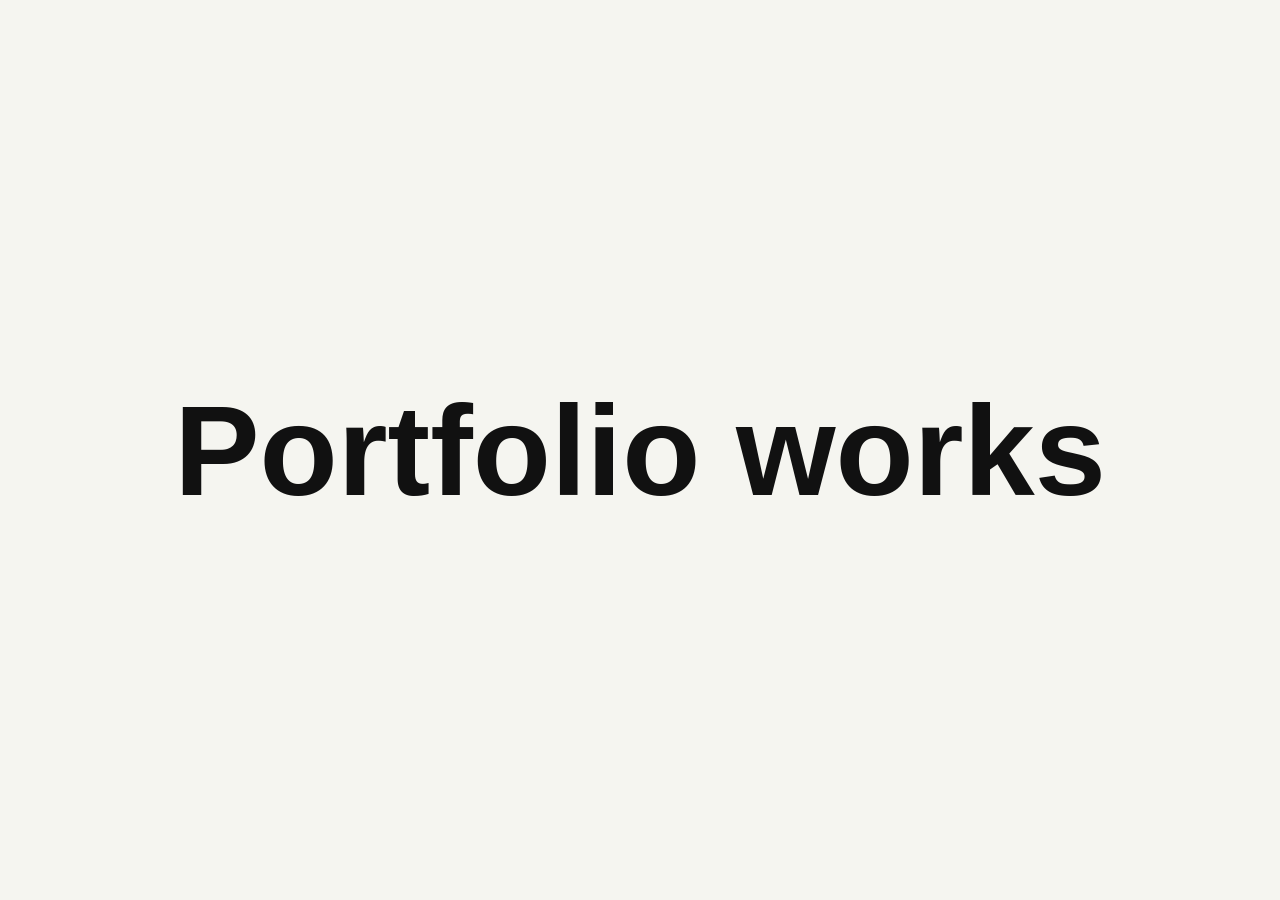
==== index.html @ 7ee78027 "Initial portfolio setup" ====
<!DOCTYPE html>
<html lang="en">
<head>
  <meta charset="UTF-8">
  <meta name="viewport" content="width=device-width, initial-scale=1.0">

  <title>Alena Minina — Portfolio</title>

  <link rel="stylesheet" href="css/style.css">
</head>

<body>

  <main>
    <h1>Portfolio works</h1>
  </main>

  <script src="js/main.js"></script>
</body>
</html>
---- css/style.css ----
*,
*::before,
*::after {
  box-sizing: border-box;
}

html {
  scroll-behavior: smooth;
}

body {
  margin: 0;
  font-family: Arial, Helvetica, sans-serif;
  background: #f5f5f0;
  color: #111;
}

main {
  min-height: 100vh;
  display: grid;
  place-items: center;
}

h1 {
  font-size: clamp(48px, 10vw, 160px);
  margin: 0;
}
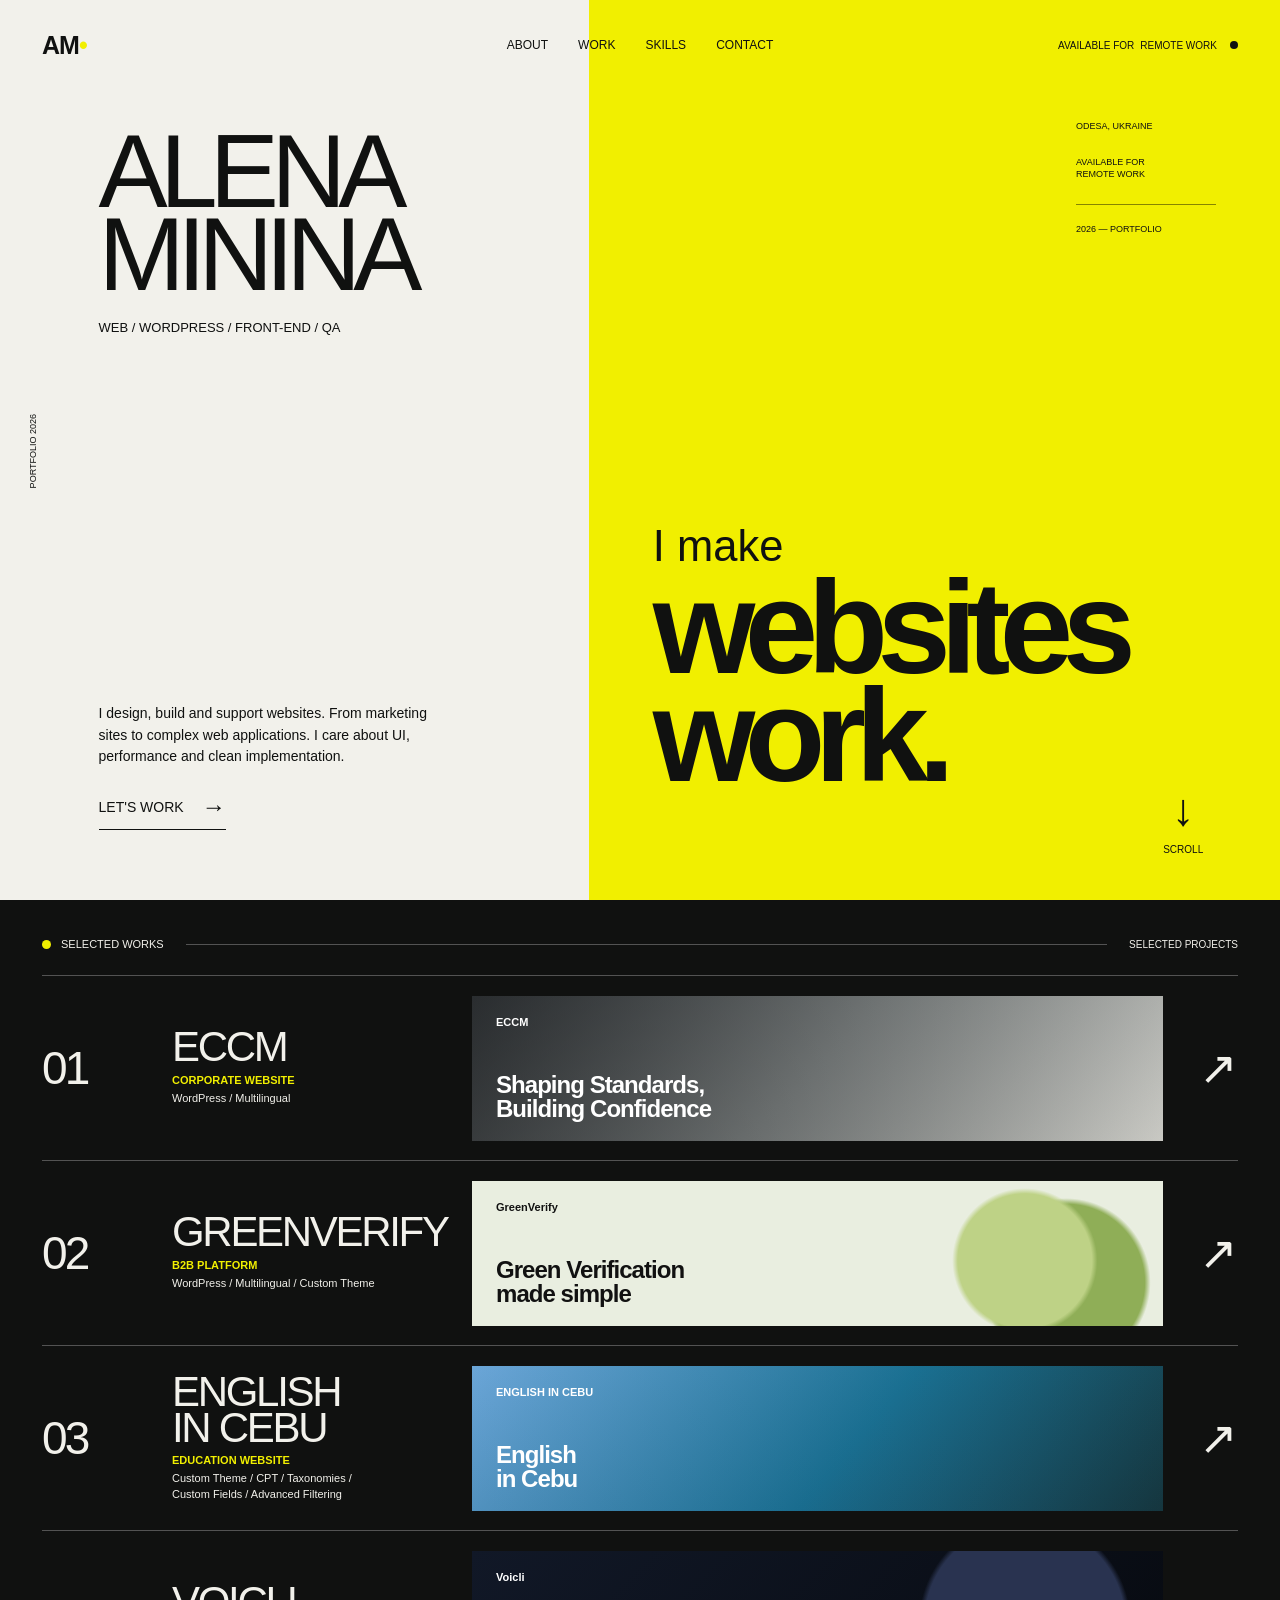
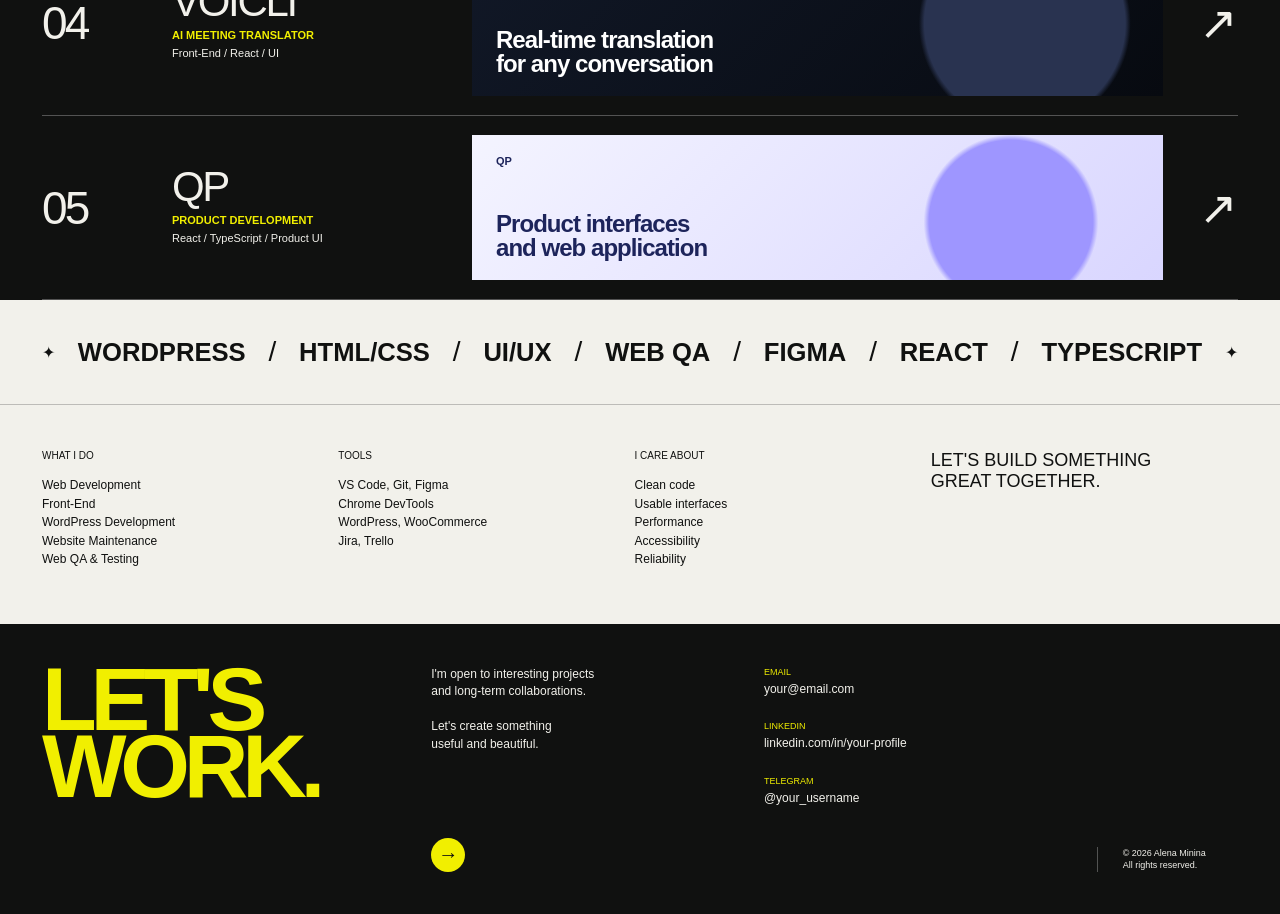
==== commit 68e0d0cf: "Build initial portfolio layout" ====
--- a/index.html
+++ b/index.html
@@ -4,17 +4,359 @@
   <meta charset="UTF-8">
   <meta name="viewport" content="width=device-width, initial-scale=1.0">
 
-  <title>Alena Minina — Portfolio</title>
+  <title>Alena Minina — Web / WordPress / Front-End / QA</title>
+  <meta
+    name="description"
+    content="Portfolio of Alena Minina — Web, WordPress, Front-End, UI and Web QA specialist."
+  >
 
   <link rel="stylesheet" href="css/style.css">
 </head>
 
 <body>
 
+  <header class="header">
+    <a class="logo" href="#top">AM<span>•</span></a>
+
+    <nav class="nav" aria-label="Main navigation">
+      <a href="#about">About</a>
+      <a href="#work">Work</a>
+      <a href="#skills">Skills</a>
+      <a href="#contact">Contact</a>
+    </nav>
+
+    <div class="availability">
+      <span>Available for</span>
+      <span>remote work</span>
+      <i></i>
+    </div>
+  </header>
+
+
   <main>
-    <h1>Portfolio works</h1>
+
+    <!-- HERO -->
+    <section class="hero" id="top">
+
+      <div class="hero__left">
+
+        <div class="hero__name">
+          <h1>
+            ALENA<br>
+            MININA
+          </h1>
+
+          <p class="hero__roles">
+            WEB / WORDPRESS / FRONT-END / QA
+          </p>
+        </div>
+
+        <div class="hero__intro" id="about">
+          <p>
+            I design, build and support websites.
+            From marketing sites to complex web applications.
+            I care about UI, performance and clean implementation.
+          </p>
+
+          <a class="text-link" href="#work">
+            LET'S WORK
+            <span>→</span>
+          </a>
+        </div>
+
+        <div class="hero__vertical">
+          PORTFOLIO 2026
+        </div>
+
+      </div>
+
+
+      <div class="hero__right">
+
+        <div class="hero__meta">
+          <p>
+            ODESA, UKRAINE
+          </p>
+
+          <p>
+            AVAILABLE FOR<br>
+            REMOTE WORK
+          </p>
+
+          <span>2026 — PORTFOLIO</span>
+        </div>
+
+        <div class="hero__statement">
+          <span>I make</span>
+
+          <strong>
+            websites<br>
+            work.
+          </strong>
+        </div>
+
+        <a class="scroll-link" href="#work">
+          <span>↓</span>
+          SCROLL
+        </a>
+
+      </div>
+
+    </section>
+
+
+    <!-- WORK -->
+    <section class="works" id="work">
+
+      <div class="section-heading">
+        <div class="section-heading__title">
+          <i></i>
+          <span>SELECTED WORKS</span>
+        </div>
+
+        <div class="section-heading__line"></div>
+
+        <span class="section-heading__small">
+          SELECTED PROJECTS
+        </span>
+      </div>
+
+
+      <article class="project">
+        <div class="project__number">01</div>
+
+        <div class="project__info">
+          <h2>ECCM</h2>
+          <strong>Corporate Website</strong>
+          <p>WordPress / Multilingual</p>
+        </div>
+
+        <div class="project__preview project__preview--eccm">
+          <span>ECCM</span>
+          <strong>Shaping Standards,<br>Building Confidence</strong>
+        </div>
+
+        <a class="project__arrow" href="#" aria-label="View ECCM project">
+          ↗
+        </a>
+      </article>
+
+
+      <article class="project">
+        <div class="project__number">02</div>
+
+        <div class="project__info">
+          <h2>GREENVERIFY</h2>
+          <strong>B2B Platform</strong>
+          <p>WordPress / Multilingual / Custom Theme</p>
+        </div>
+
+        <div class="project__preview project__preview--green">
+          <span>GreenVerify</span>
+          <strong>
+            Green Verification<br>
+            made simple
+          </strong>
+        </div>
+
+        <a class="project__arrow" href="#" aria-label="View GreenVerify project">
+          ↗
+        </a>
+      </article>
+
+
+      <article class="project">
+        <div class="project__number">03</div>
+
+        <div class="project__info">
+          <h2>ENGLISH<br>IN CEBU</h2>
+          <strong>Education Website</strong>
+          <p>
+            Custom Theme / CPT / Taxonomies /<br>
+            Custom Fields / Advanced Filtering
+          </p>
+        </div>
+
+        <div class="project__preview project__preview--cebu">
+          <span>ENGLISH IN CEBU</span>
+          <strong>
+            English<br>
+            in Cebu
+          </strong>
+        </div>
+
+        <a class="project__arrow" href="#" aria-label="View English in Cebu project">
+          ↗
+        </a>
+      </article>
+
+
+      <article class="project">
+        <div class="project__number">04</div>
+
+        <div class="project__info">
+          <h2>VOICLI</h2>
+          <strong>AI Meeting Translator</strong>
+          <p>Front-End / React / UI</p>
+        </div>
+
+        <div class="project__preview project__preview--voicli">
+          <span>Voicli</span>
+          <strong>
+            Real-time translation<br>
+            for any conversation
+          </strong>
+        </div>
+
+        <a class="project__arrow" href="#" aria-label="View Voicli project">
+          ↗
+        </a>
+      </article>
+
+
+      <article class="project">
+        <div class="project__number">05</div>
+
+        <div class="project__info">
+          <h2>QP</h2>
+          <strong>Product Development</strong>
+          <p>React / TypeScript / Product UI</p>
+        </div>
+
+        <div class="project__preview project__preview--qp">
+          <span>QP</span>
+          <strong>
+            Product interfaces<br>
+            and web application
+          </strong>
+        </div>
+
+        <a class="project__arrow" href="#" aria-label="View QP project">
+          ↗
+        </a>
+      </article>
+
+    </section>
+
+
+    <!-- SKILLS -->
+    <section class="skills" id="skills">
+
+      <div class="skills__ticker">
+        <span>✦</span>
+        <strong>WORDPRESS</strong>
+        <i>/</i>
+        <strong>HTML/CSS</strong>
+        <i>/</i>
+        <strong>UI/UX</strong>
+        <i>/</i>
+        <strong>WEB QA</strong>
+        <i>/</i>
+        <strong>FIGMA</strong>
+        <i>/</i>
+        <strong>REACT</strong>
+        <i>/</i>
+        <strong>TYPESCRIPT</strong>
+        <span>✦</span>
+      </div>
+
+      <div class="skills__content">
+
+        <div>
+          <span class="label">WHAT I DO</span>
+
+          <p>
+            Web Development<br>
+            Front-End<br>
+            WordPress Development<br>
+            Website Maintenance<br>
+            Web QA & Testing
+          </p>
+        </div>
+
+        <div>
+          <span class="label">TOOLS</span>
+
+          <p>
+            VS Code, Git, Figma<br>
+            Chrome DevTools<br>
+            WordPress, WooCommerce<br>
+            Jira, Trello
+          </p>
+        </div>
+
+        <div>
+          <span class="label">I CARE ABOUT</span>
+
+          <p>
+            Clean code<br>
+            Usable interfaces<br>
+            Performance<br>
+            Accessibility<br>
+            Reliability
+          </p>
+        </div>
+
+        <div class="skills__statement">
+          LET'S BUILD SOMETHING<br>
+          GREAT TOGETHER.
+        </div>
+
+      </div>
+
+    </section>
+
+
+    <!-- CONTACT -->
+    <footer class="footer" id="contact">
+
+      <div class="footer__title">
+        LET'S<br>
+        WORK.
+      </div>
+
+      <div class="footer__intro">
+        <p>
+          I'm open to interesting projects<br>
+          and long-term collaborations.<br><br>
+          Let's create something<br>
+          useful and beautiful.
+        </p>
+
+        <a href="mailto:your@email.com" class="circle-link">
+          →
+        </a>
+      </div>
+
+      <div class="footer__contacts">
+
+        <a href="mailto:your@email.com">
+          <span>EMAIL</span>
+          your@email.com
+        </a>
+
+        <a href="#">
+          <span>LINKEDIN</span>
+          linkedin.com/in/your-profile
+        </a>
+
+        <a href="#">
+          <span>TELEGRAM</span>
+          @your_username
+        </a>
+
+      </div>
+
+      <div class="footer__copyright">
+        © 2026 Alena Minina<br>
+        All rights reserved.
+      </div>
+
+    </footer>
+
   </main>
 
   <script src="js/main.js"></script>
+
 </body>
 </html>
--- a/css/style.css
+++ b/css/style.css
@@ -1,3 +1,13 @@
+:root {
+  --black: #101110;
+  --black-soft: #171918;
+  --white: #f2f1eb;
+  --yellow: #f1ef00;
+  --line-light: rgba(255,255,255,.28);
+  --line-dark: rgba(0,0,0,.22);
+  --page-padding: 42px;
+}
+
 *,
 *::before,
 *::after {
@@ -10,18 +20,670 @@
 
 body {
   margin: 0;
+  background: var(--white);
+  color: var(--black);
   font-family: Arial, Helvetica, sans-serif;
-  background: #f5f5f0;
-  color: #111;
-}
-
-main {
+  font-size: 16px;
+  -webkit-font-smoothing: antialiased;
+}
+
+a {
+  color: inherit;
+  text-decoration: none;
+}
+
+img {
+  display: block;
+  max-width: 100%;
+}
+
+
+/* HEADER */
+
+.header {
+  position: absolute;
+  z-index: 10;
+  top: 0;
+  left: 0;
+  width: 100%;
+  height: 90px;
+  padding: 0 var(--page-padding);
+  display: grid;
+  grid-template-columns: 1fr 1fr 1fr;
+  align-items: center;
+}
+
+.logo {
+  font-size: 25px;
+  font-weight: 800;
+  letter-spacing: -1px;
+}
+
+.logo span {
+  color: var(--yellow);
+}
+
+.nav {
+  display: flex;
+  gap: 30px;
+  justify-content: center;
+  font-size: 12px;
+  text-transform: uppercase;
+}
+
+.nav a {
+  position: relative;
+}
+
+.nav a::after {
+  content: "";
+  position: absolute;
+  left: 0;
+  bottom: -5px;
+  width: 0;
+  height: 1px;
+  background: currentColor;
+  transition: width .25s ease;
+}
+
+.nav a:hover::after {
+  width: 100%;
+}
+
+.availability {
+  justify-self: end;
+  display: flex;
+  align-items: center;
+  gap: 6px;
+  font-size: 10px;
+  text-transform: uppercase;
+  line-height: 1.1;
+}
+
+.availability span {
+  display: block;
+}
+
+.availability i {
+  width: 8px;
+  height: 8px;
+  margin-left: 7px;
+  border-radius: 50%;
+  background: var(--black);
+}
+
+
+/* HERO */
+
+.hero {
   min-height: 100vh;
   display: grid;
+  grid-template-columns: 46% 54%;
+}
+
+.hero__left,
+.hero__right {
+  position: relative;
+  min-height: 100vh;
+  padding-top: 130px;
+}
+
+.hero__left {
+  background: var(--white);
+  padding-left: 7.7vw;
+  padding-right: 5vw;
+  display: flex;
+  flex-direction: column;
+  justify-content: space-between;
+  padding-bottom: 60px;
+}
+
+.hero__right {
+  background: var(--yellow);
+  padding-left: 5vw;
+  padding-right: 5vw;
+}
+
+.hero__name h1 {
+  margin: 0;
+  font-size: clamp(68px, 8.1vw, 132px);
+  line-height: .8;
+  letter-spacing: -.075em;
+  font-weight: 500;
+}
+
+.hero__roles {
+  margin-top: 24px;
+  font-size: 13px;
+  text-transform: uppercase;
+}
+
+.hero__intro {
+  width: min(350px, 80%);
+  margin-bottom: 10px;
+}
+
+.hero__intro p {
+  font-size: 14px;
+  line-height: 1.55;
+  margin: 0 0 25px;
+}
+
+.text-link {
+  display: inline-flex;
+  align-items: center;
+  gap: 18px;
+  padding-bottom: 8px;
+  border-bottom: 1px solid var(--black);
+  font-size: 14px;
+}
+
+.text-link span {
+  font-size: 24px;
+}
+
+.hero__vertical {
+  position: absolute;
+  left: 28px;
+  top: 46%;
+  font-size: 9px;
+  writing-mode: vertical-rl;
+  transform: rotate(180deg);
+}
+
+.hero__statement {
+  position: absolute;
+  left: 5vw;
+  bottom: 110px;
+}
+
+.hero__statement span {
+  display: block;
+  font-size: clamp(32px, 3.4vw, 58px);
+  line-height: 1;
+  margin-bottom: 5px;
+}
+
+.hero__statement strong {
+  display: block;
+  font-size: clamp(78px, 10.3vw, 170px);
+  line-height: .82;
+  letter-spacing: -.08em;
+  font-weight: 700;
+}
+
+.hero__meta {
+  position: absolute;
+  right: 5vw;
+  top: 120px;
+  width: 140px;
+  font-size: 9px;
+  text-transform: uppercase;
+  line-height: 1.35;
+}
+
+.hero__meta p {
+  margin: 0 0 24px;
+}
+
+.hero__meta span {
+  display: block;
+  margin-top: 20px;
+  padding-top: 18px;
+  border-top: 1px solid rgba(0,0,0,.45);
+}
+
+.scroll-link {
+  position: absolute;
+  right: 6vw;
+  bottom: 45px;
+  display: flex;
+  flex-direction: column;
+  align-items: center;
+  font-size: 10px;
+  gap: 8px;
+}
+
+.scroll-link span {
+  font-size: 45px;
+  font-weight: 200;
+}
+
+
+/* WORKS */
+
+.works {
+  background: var(--black);
+  color: var(--white);
+  padding: 38px var(--page-padding) 0;
+}
+
+.section-heading {
+  display: grid;
+  grid-template-columns: auto 1fr auto;
+  gap: 22px;
+  align-items: center;
+  padding-bottom: 25px;
+}
+
+.section-heading__title {
+  display: flex;
+  align-items: center;
+  gap: 10px;
+  font-size: 11px;
+}
+
+.section-heading__title i {
+  width: 9px;
+  height: 9px;
+  background: var(--yellow);
+  border-radius: 50%;
+}
+
+.section-heading__line {
+  height: 1px;
+  background: var(--line-light);
+}
+
+.section-heading__small {
+  font-size: 10px;
+}
+
+.project {
+  min-height: 185px;
+  display: grid;
+  grid-template-columns: 110px 280px 1fr 55px;
+  gap: 20px;
+  align-items: center;
+  border-top: 1px solid var(--line-light);
+}
+
+.project:last-child {
+  border-bottom: 1px solid var(--line-light);
+}
+
+.project__number {
+  font-size: 46px;
+  font-weight: 300;
+  letter-spacing: -.06em;
+}
+
+.project__info h2 {
+  margin: 0 0 9px;
+  font-size: 42px;
+  line-height: .85;
+  letter-spacing: -.055em;
+  font-weight: 400;
+}
+
+.project__info strong {
+  display: block;
+  color: var(--yellow);
+  margin-bottom: 5px;
+  font-size: 11px;
+  text-transform: uppercase;
+}
+
+.project__info p {
+  margin: 0;
+  font-size: 11px;
+  line-height: 1.4;
+}
+
+.project__preview {
+  height: 145px;
+  padding: 20px 24px;
+  overflow: hidden;
+  position: relative;
+  display: flex;
+  flex-direction: column;
+  justify-content: space-between;
+}
+
+.project__preview span {
+  font-size: 11px;
+  font-weight: 600;
+}
+
+.project__preview strong {
+  font-size: 24px;
+  line-height: 1;
+  letter-spacing: -.04em;
+}
+
+.project__preview--eccm {
+  color: white;
+  background:
+    linear-gradient(110deg, rgba(10,10,10,.55), rgba(10,10,10,.08)),
+    linear-gradient(135deg, #50575c 0%, #999f9f 50%, #d9d9d3 100%);
+}
+
+.project__preview--green {
+  color: #111;
+  background:
+    radial-gradient(circle at 80% 55%, #bed286 0 12%, transparent 13%),
+    radial-gradient(circle at 86% 70%, #8fae57 0 13%, transparent 14%),
+    #e9eee0;
+}
+
+.project__preview--cebu {
+  color: white;
+  background:
+    linear-gradient(rgba(10,40,80,.1), rgba(10,40,80,.15)),
+    linear-gradient(130deg, #76b4e7 0%, #1c7899 55%, #17383b 100%);
+}
+
+.project__preview--voicli {
+  color: white;
+  background:
+    radial-gradient(circle at 80% 50%, #293350 0 18%, transparent 19%),
+    linear-gradient(135deg, #111827, #070a10);
+}
+
+.project__preview--qp {
+  color: #1d245b;
+  background:
+    radial-gradient(circle at 78% 60%, #9e96ff 0 15%, transparent 16%),
+    linear-gradient(135deg, #f4f4ff, #d9d6ff);
+}
+
+.project__arrow {
+  justify-self: end;
+  font-size: 46px;
+  font-weight: 200;
+  transition: transform .25s ease;
+}
+
+.project:hover .project__arrow {
+  transform: translate(6px, -6px);
+}
+
+
+/* SKILLS */
+
+.skills {
+  background: var(--white);
+  color: var(--black);
+}
+
+.skills__ticker {
+  min-height: 105px;
+  padding: 20px var(--page-padding);
+  display: flex;
+  justify-content: space-between;
+  gap: 20px;
+  align-items: center;
+  white-space: nowrap;
+  border-bottom: 1px solid var(--line-dark);
+  overflow: hidden;
+}
+
+.skills__ticker strong {
+  font-size: clamp(19px, 2vw, 32px);
+  font-stretch: condensed;
+  font-weight: 600;
+}
+
+.skills__ticker i {
+  font-style: normal;
+  font-size: 28px;
+  font-weight: 200;
+}
+
+.skills__content {
+  padding: 45px var(--page-padding) 55px;
+  display: grid;
+  grid-template-columns: 1fr 1fr 1fr 1.3fr;
+  gap: 60px;
+}
+
+.label {
+  display: block;
+  font-size: 10px;
+  margin-bottom: 15px;
+}
+
+.skills__content p {
+  margin: 0;
+  font-size: 12px;
+  line-height: 1.55;
+}
+
+.skills__statement {
+  font-size: 18px;
+  line-height: 1.15;
+  font-weight: 500;
+}
+
+
+/* FOOTER */
+
+.footer {
+  min-height: 290px;
+  padding: 42px var(--page-padding);
+  background: var(--black);
+  color: var(--white);
+  display: grid;
+  grid-template-columns: 1.2fr 1fr 1fr .5fr;
+  gap: 50px;
+}
+
+.footer__title {
+  color: var(--yellow);
+  font-size: clamp(64px, 7vw, 105px);
+  line-height: .75;
+  letter-spacing: -.07em;
+  font-weight: 700;
+}
+
+.footer__intro {
+  display: flex;
+  flex-direction: column;
+  justify-content: space-between;
+}
+
+.footer__intro p {
+  margin: 0;
+  font-size: 12px;
+  line-height: 1.45;
+}
+
+.circle-link {
+  width: 34px;
+  height: 34px;
+  border-radius: 50%;
+  background: var(--yellow);
+  color: var(--black);
+  display: grid;
   place-items: center;
-}
-
-h1 {
-  font-size: clamp(48px, 10vw, 160px);
-  margin: 0;
+  font-size: 20px;
+}
+
+.footer__contacts {
+  display: flex;
+  flex-direction: column;
+  gap: 23px;
+}
+
+.footer__contacts a {
+  font-size: 12px;
+  line-height: 1.35;
+}
+
+.footer__contacts span {
+  display: block;
+  margin-bottom: 3px;
+  color: var(--yellow);
+  font-size: 9px;
+}
+
+.footer__copyright {
+  align-self: end;
+  padding-left: 25px;
+  border-left: 1px solid var(--line-light);
+  font-size: 9px;
+  line-height: 1.4;
+}
+
+
+/* RESPONSIVE */
+
+@media (max-width: 1000px) {
+
+  :root {
+    --page-padding: 24px;
+  }
+
+  .header {
+    grid-template-columns: 1fr auto;
+  }
+
+  .nav {
+    display: none;
+  }
+
+  .hero {
+    grid-template-columns: 1fr;
+  }
+
+  .hero__left,
+  .hero__right {
+    min-height: auto;
+  }
+
+  .hero__left {
+    min-height: 650px;
+    padding-left: var(--page-padding);
+    padding-right: var(--page-padding);
+  }
+
+  .hero__right {
+    min-height: 650px;
+    padding-left: var(--page-padding);
+  }
+
+  .hero__name h1 {
+    font-size: clamp(72px, 15vw, 140px);
+  }
+
+  .hero__vertical {
+    display: none;
+  }
+
+  .hero__statement {
+    left: var(--page-padding);
+  }
+
+  .project {
+    grid-template-columns: 70px 220px 1fr 40px;
+  }
+
+  .project__info h2 {
+    font-size: 32px;
+  }
+
+  .skills__content {
+    grid-template-columns: 1fr 1fr;
+  }
+
+  .footer {
+    grid-template-columns: 1fr 1fr;
+  }
+}
+
+
+@media (max-width: 700px) {
+
+  .header {
+    height: 70px;
+  }
+
+  .availability {
+    font-size: 8px;
+  }
+
+  .hero__left {
+    padding-top: 110px;
+    min-height: 620px;
+  }
+
+  .hero__name h1 {
+    font-size: 18vw;
+  }
+
+  .hero__roles {
+    font-size: 10px;
+  }
+
+  .hero__intro {
+    width: 100%;
+  }
+
+  .hero__right {
+    min-height: 560px;
+  }
+
+  .hero__meta {
+    right: var(--page-padding);
+    top: 40px;
+  }
+
+  .hero__statement {
+    bottom: 100px;
+  }
+
+  .hero__statement strong {
+    font-size: 20vw;
+  }
+
+  .project {
+    padding: 28px 0;
+    grid-template-columns: 55px 1fr 35px;
+    min-height: auto;
+  }
+
+  .project__info {
+    grid-column: 2;
+  }
+
+  .project__preview {
+    grid-column: 1 / 4;
+    grid-row: 2;
+    height: 180px;
+  }
+
+  .project__arrow {
+    grid-column: 3;
+    grid-row: 1;
+  }
+
+  .project__number {
+    font-size: 34px;
+  }
+
+  .section-heading__small {
+    display: none;
+  }
+
+  .skills__ticker {
+    justify-content: flex-start;
+    overflow-x: auto;
+  }
+
+  .skills__content {
+    grid-template-columns: 1fr;
+    gap: 32px;
+  }
+
+  .footer {
+    grid-template-columns: 1fr;
+    gap: 35px;
+  }
+
+  .footer__copyright {
+    padding-left: 0;
+    padding-top: 25px;
+    border-left: none;
+    border-top: 1px solid var(--line-light);
+  }
 }
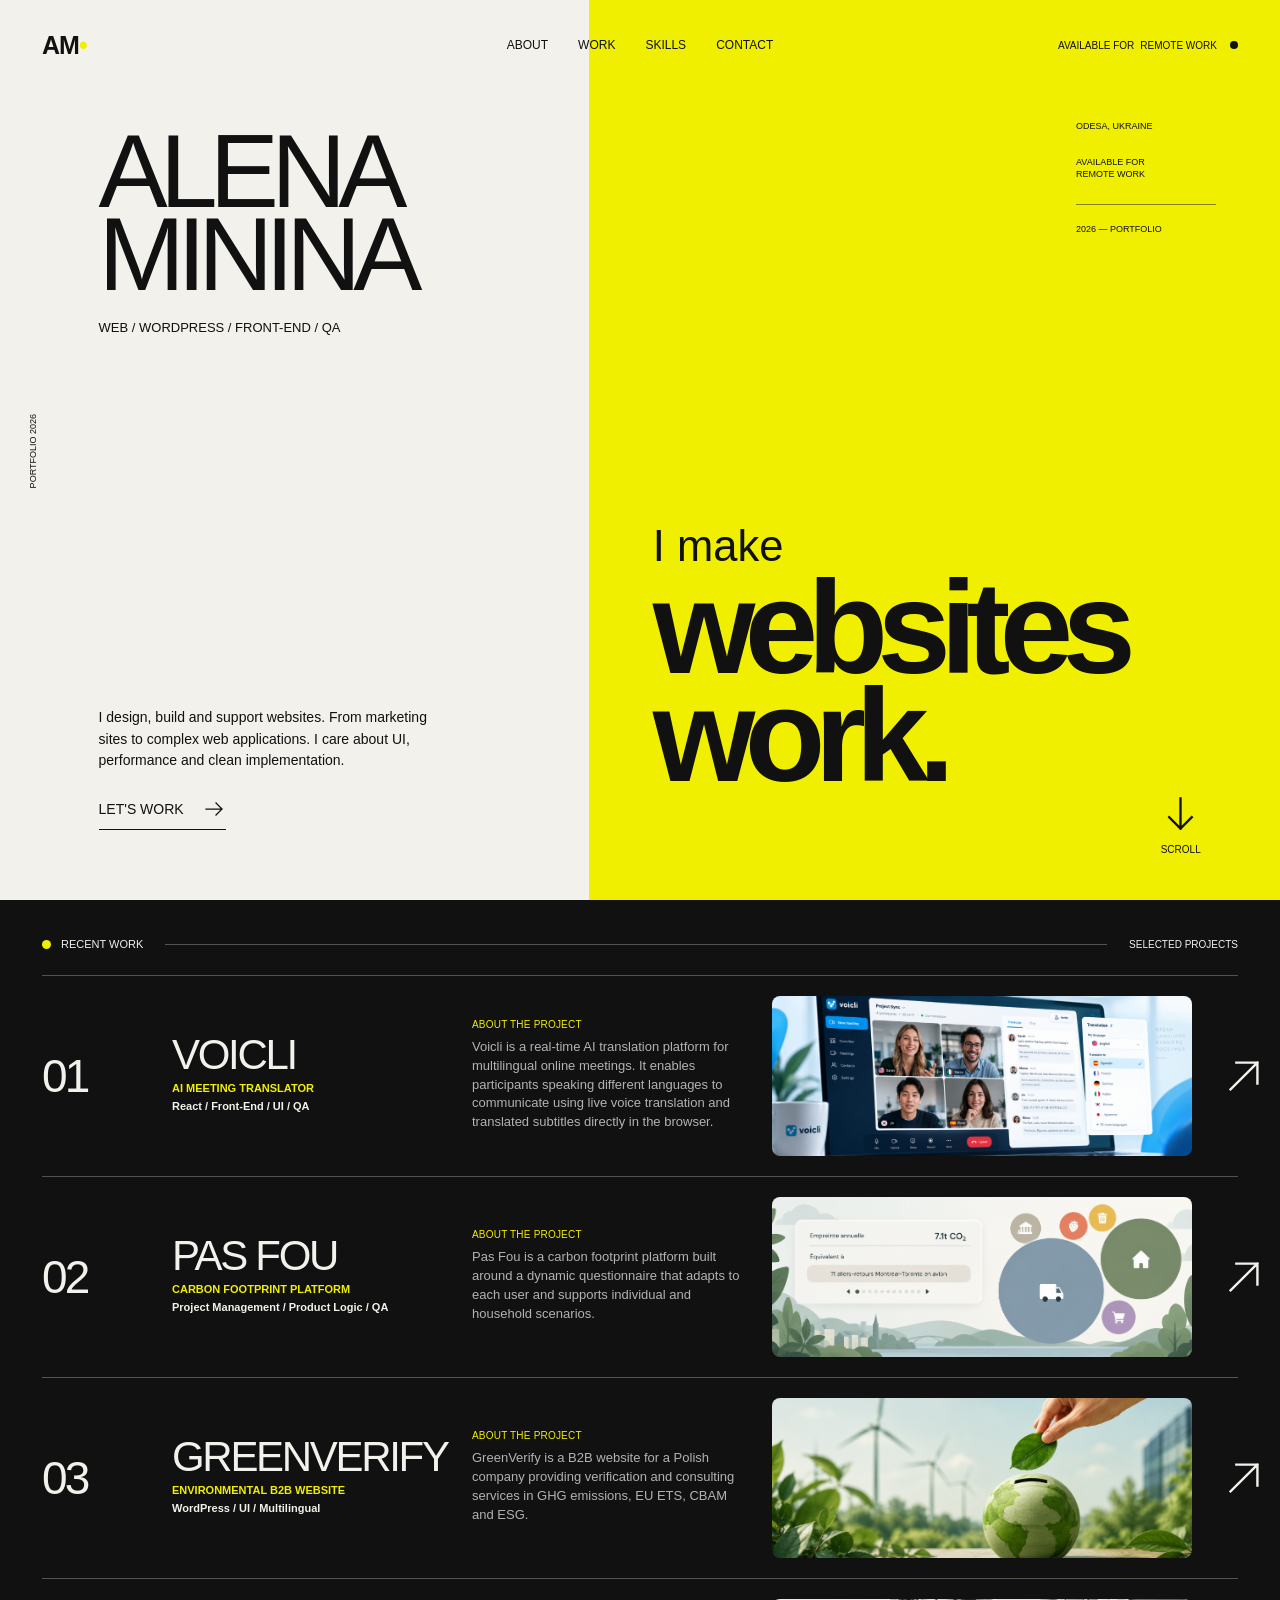
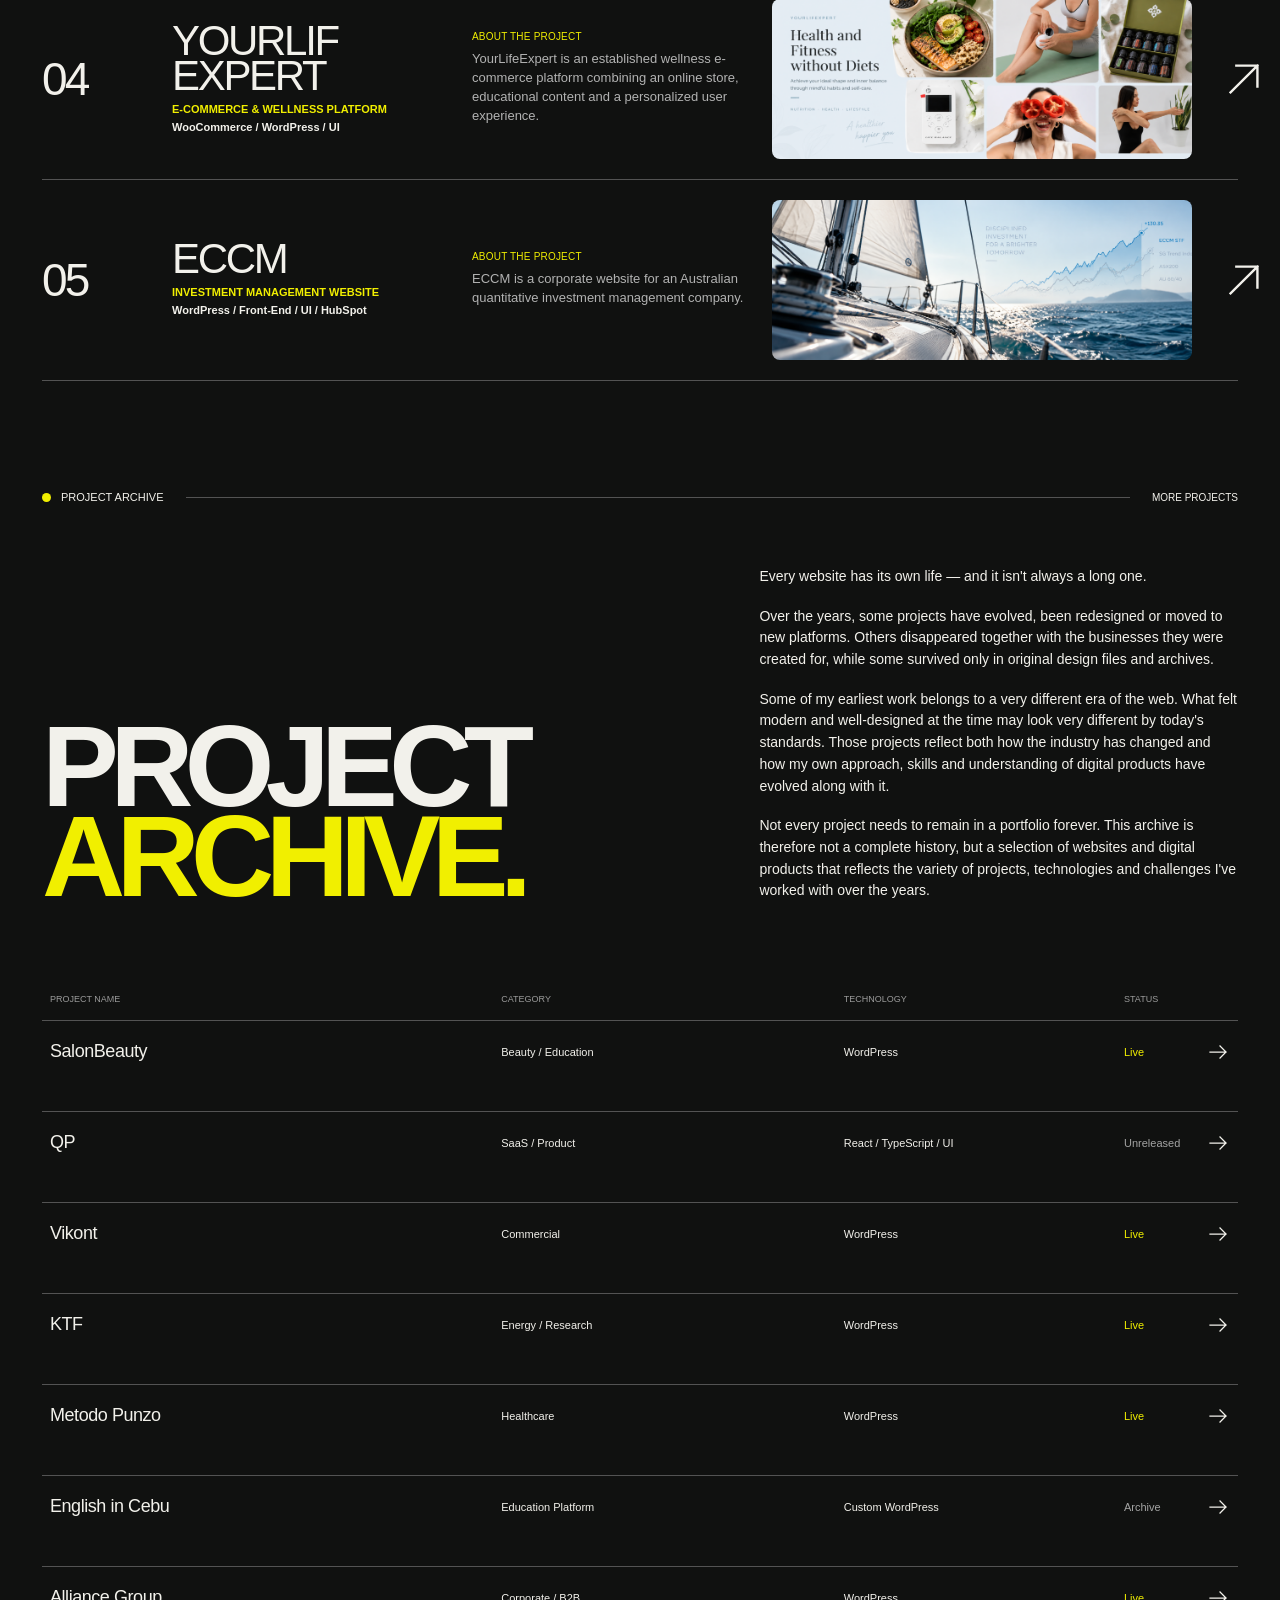
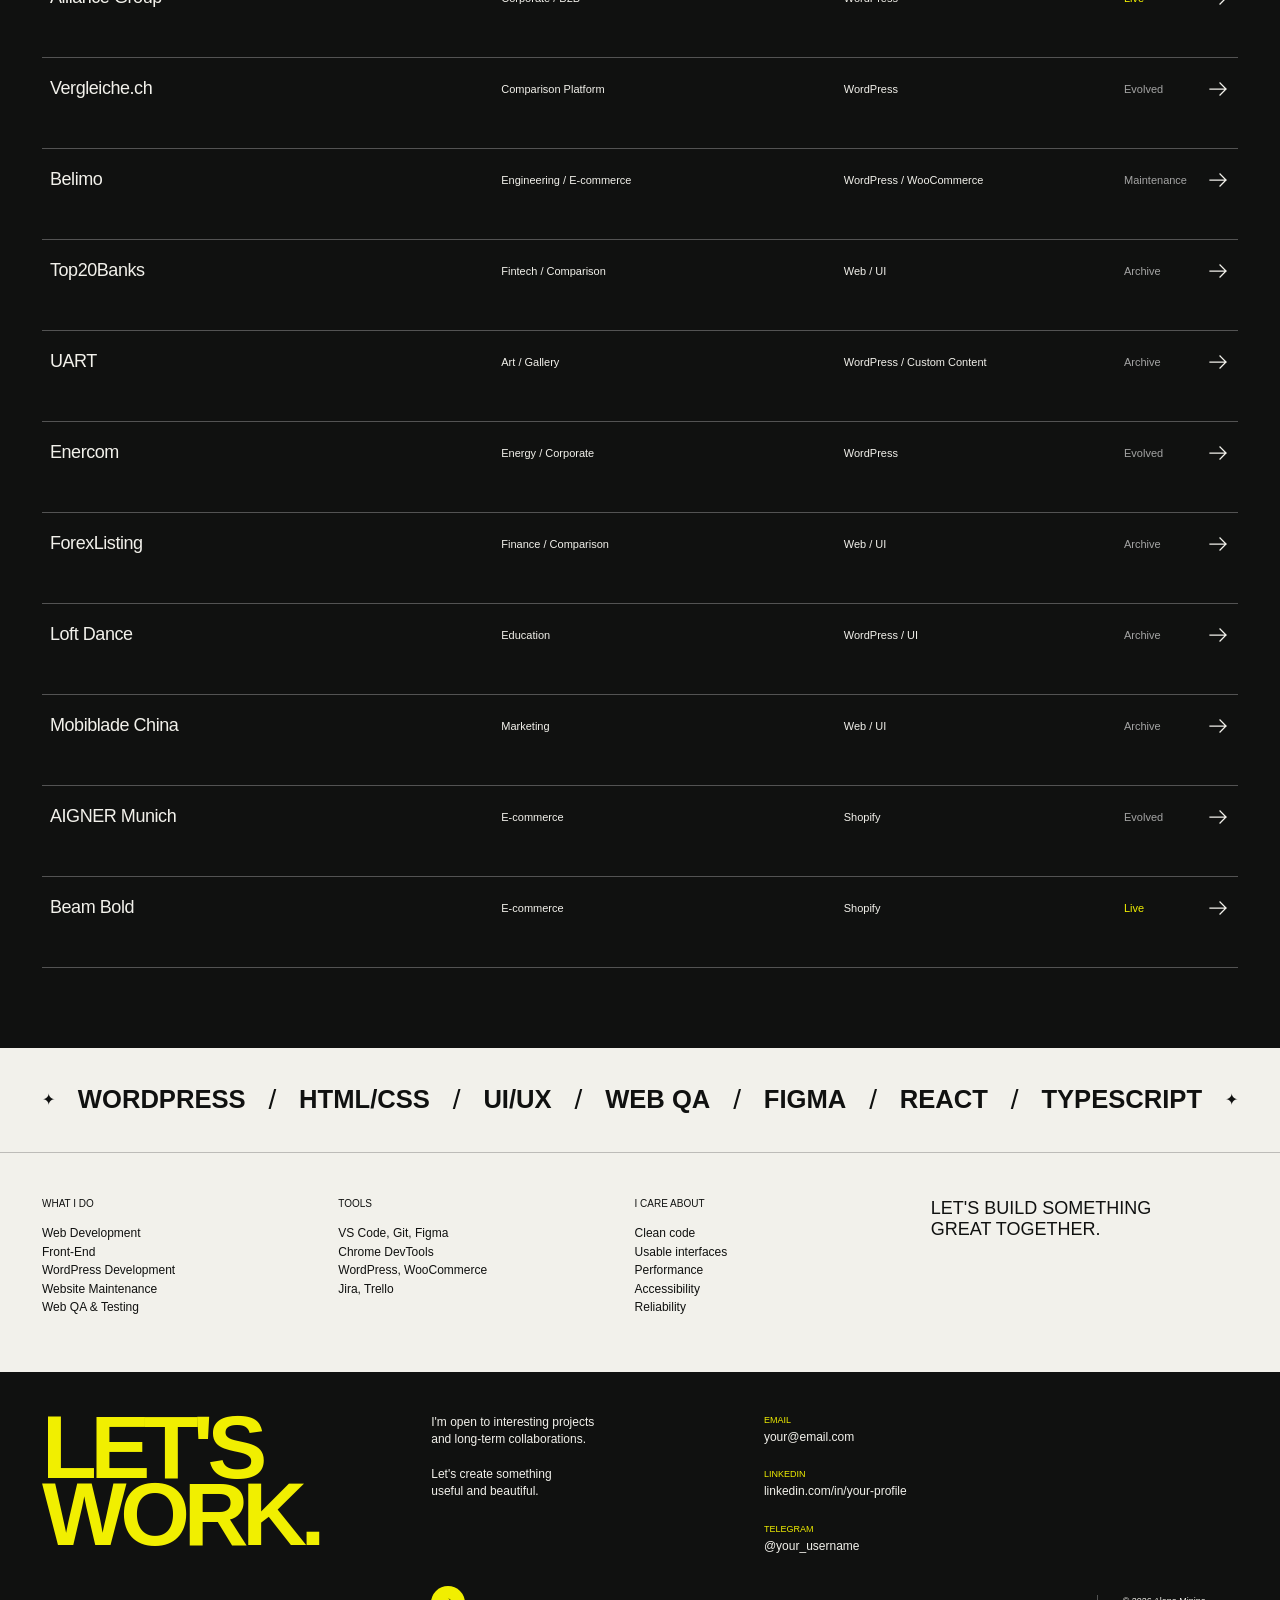
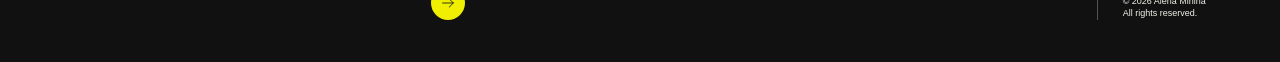
==== commit a947ff78: "Build initial portfolio layout" ====
--- a/index.html
+++ b/index.html
@@ -60,7 +60,7 @@
 
           <a class="text-link" href="#work">
             LET'S WORK
-            <span>→</span>
+            <span class="icon-arrow" aria-hidden="true"><svg viewBox="0 0 24 24" focusable="false"><path d="M4 12h16M14 6l6 6-6 6" /></svg></span>
           </a>
         </div>
 
@@ -96,7 +96,7 @@
         </div>
 
         <a class="scroll-link" href="#work">
-          <span>↓</span>
+          <span class="icon-arrow icon-arrow--down" aria-hidden="true"><svg viewBox="0 0 24 24" focusable="false"><path d="M12 4v16M6 14l6 6 6-6" /></svg></span>
           SCROLL
         </a>
 
@@ -111,7 +111,7 @@
       <div class="section-heading">
         <div class="section-heading__title">
           <i></i>
-          <span>SELECTED WORKS</span>
+          <span>RECENT WORK</span>
         </div>
 
         <div class="section-heading__line"></div>
@@ -123,118 +123,658 @@
 
 
       <article class="project">
-        <div class="project__number">01</div>
-
-        <div class="project__info">
-          <h2>ECCM</h2>
-          <strong>Corporate Website</strong>
-          <p>WordPress / Multilingual</p>
-        </div>
-
-        <div class="project__preview project__preview--eccm">
-          <span>ECCM</span>
-          <strong>Shaping Standards,<br>Building Confidence</strong>
-        </div>
-
-        <a class="project__arrow" href="#" aria-label="View ECCM project">
-          ↗
-        </a>
+        <h2 class="project__heading">
+          <button class="project__summary" type="button" id="project-voicli-trigger" aria-expanded="false" aria-controls="project-voicli-details">
+            <span class="project__number">01</span>
+            <span class="project__info">
+              <span class="project__title">VOICLI</span>
+              <span class="project__category">AI Meeting Translator</span>
+              <span class="project__stack">React / Front-End / UI / QA</span>
+            </span>
+            <span class="project__summary-about">
+              <span class="project__summary-about-label">About the Project</span>
+              <span>Voicli is a real-time AI translation platform for multilingual online meetings. It enables participants speaking different languages to communicate using live voice translation and translated subtitles directly in the browser.</span>
+            </span>
+            <span class="project__preview" aria-hidden="true">
+              <img src="assets/images/projects/voicli-translatio.png" alt="Voicli AI meeting translation interface">
+            </span>
+            <span class="project__arrow" aria-hidden="true"><svg viewBox="0 0 24 24" focusable="false"><path d="M5 19 19 5M8 5h11v11" /></svg></span>
+          </button>
+        </h2>
+
+        <div class="project__details" id="project-voicli-details" role="region" aria-labelledby="project-voicli-trigger" aria-hidden="true">
+          <div class="project__details-inner">
+            <div class="project__case project__case--split">
+
+              <div class="project__case-content">
+                <section class="project__block">
+                  <h3>My Role</h3>
+                  <ul class="project__list">
+                    <li>Front-End Developer</li>
+                    <li>UI Designer</li>
+                    <li>QA</li>
+                  </ul>
+                </section>
+
+                <section class="project__block">
+                  <h3>Project Context</h3>
+                  <p>The product was built from the ground up by a two-person development team. I was responsible for the front-end and worked directly with the back-end developer.</p>
+                </section>
+
+                <section class="project__block project__block--wide">
+                  <h3>My Contribution</h3>
+                  <p>Built and developed the product interface from scratch, covering UI design and front-end implementation as well as a significant part of product logic and end-to-end testing.</p>
+                </section>
+
+                <section class="project__block project__block--wide">
+                  <h3>Focus Areas</h3>
+                  <ul class="project__focus-list">
+                    <li>UI design</li>
+                    <li>Front-end development</li>
+                    <li>Product logic and user flows</li>
+                    <li>Responsive interfaces</li>
+                    <li>Meeting and pre-join flows</li>
+                    <li>Contacts and user management</li>
+                    <li>Onboarding</li>
+                    <li>Multilingual interface</li>
+                    <li>20 locales</li>
+                    <li>RTL support</li>
+                    <li>Functional testing</li>
+                    <li>UI testing</li>
+                    <li>Edge-case testing</li>
+                    <li>SEO and localized content</li>
+                  </ul>
+                </section>
+
+                <section class="project__block project__block--wide">
+                  <h3>Stack</h3>
+                  <ul class="project__stack-list">
+                    <li>React</li>
+                    <li>Front-End</li>
+                    <li>UI</li>
+                    <li>QA</li>
+                    <li>i18n</li>
+                  </ul>
+                </section>
+              </div>
+
+              <div class="project__gallery" aria-label="Voicli project screenshots">
+                <img src="assets/images/projects/portfolio-screenshots/recent-work/voicli/voicli-01.webp" alt="Voicli project screenshot 1" loading="lazy">
+                <img src="assets/images/projects/portfolio-screenshots/recent-work/voicli/voicli-02.webp" alt="Voicli project screenshot 2" loading="lazy">
+                <img src="assets/images/projects/portfolio-screenshots/recent-work/voicli/voicli-03.webp" alt="Voicli project screenshot 3" loading="lazy">
+              </div>
+
+              <div class="project__live-row">
+                <a class="project__live" href="https://voicli.com/" target="_blank" rel="noopener noreferrer">View Live <span class="icon-arrow icon-arrow--external" aria-hidden="true"><svg viewBox="0 0 24 24" focusable="false"><path d="M5 19 19 5M8 5h11v11" /></svg></span></a>
+              </div>
+            </div>
+          </div>
+        </div>
       </article>
 
 
       <article class="project">
-        <div class="project__number">02</div>
-
-        <div class="project__info">
-          <h2>GREENVERIFY</h2>
-          <strong>B2B Platform</strong>
-          <p>WordPress / Multilingual / Custom Theme</p>
-        </div>
-
-        <div class="project__preview project__preview--green">
-          <span>GreenVerify</span>
-          <strong>
-            Green Verification<br>
-            made simple
-          </strong>
-        </div>
-
-        <a class="project__arrow" href="#" aria-label="View GreenVerify project">
-          ↗
-        </a>
+        <h2 class="project__heading">
+          <button class="project__summary" type="button" id="project-pas-fou-trigger" aria-expanded="false" aria-controls="project-pas-fou-details">
+            <span class="project__number">02</span>
+            <span class="project__info">
+              <span class="project__title">PAS FOU</span>
+              <span class="project__category">Carbon Footprint Platform</span>
+              <span class="project__stack">Project Management / Product Logic / QA</span>
+            </span>
+            <span class="project__summary-about">
+              <span class="project__summary-about-label">About the Project</span>
+              <span>Pas Fou is a carbon footprint platform built around a dynamic questionnaire that adapts to each user and supports individual and household scenarios.</span>
+            </span>
+            <span class="project__preview" aria-hidden="true">
+              <img src="assets/images/projects/pasfou.png" alt="Pas Fou carbon footprint platform">
+            </span>
+            <span class="project__arrow" aria-hidden="true"><svg viewBox="0 0 24 24" focusable="false"><path d="M5 19 19 5M8 5h11v11" /></svg></span>
+          </button>
+        </h2>
+
+        <div class="project__details" id="project-pas-fou-details" role="region" aria-labelledby="project-pas-fou-trigger" aria-hidden="true">
+          <div class="project__details-inner">
+            <div class="project__case project__case--pas-fou">
+              <div class="project__case-lead">
+                <figure class="project__featured-shot">
+                  <img src="assets/images/projects/portfolio-screenshots/recent-work/pas-fou/pas-fou-01.webp" alt="Pas Fou project screenshot 1" loading="lazy">
+                </figure>
+                <section class="project__block">
+                  <h3>About the Project</h3>
+                  <p>Pas Fou is a carbon footprint assessment platform that helps users calculate and understand their environmental impact and identify actions they can take to reduce their emissions.</p>
+                  <p>The core of the product is a complex dynamic questionnaire covering different areas of everyday life.</p>
+                  <p>Unlike a traditional linear survey, the questionnaire adapts its structure to each user. Answers can dynamically create individual entities — such as vehicles or household members — which then become part of subsequent question flows.</p>
+                  <p>Questions can be repeated, adapted or conditionally displayed for each specific entity.</p>
+                  <p>Users can calculate not only their own footprint but also work with household members and provide answers on their behalf.</p>
+                  <p>After completing the assessment, users can choose actions they are willing to take to reduce their emissions and track the resulting reduction impact.</p>
+                </section>
+              </div>
+
+              <div class="project__case-content">
+                <section class="project__block">
+                  <h3>My Role</h3>
+                  <ul class="project__list">
+                    <li>Project Management</li>
+                    <li>Product Logic</li>
+                    <li>QA</li>
+                  </ul>
+                </section>
+
+                <section class="project__block project__block--wide">
+                  <h3>My Contribution</h3>
+                  <p>Worked on product logic, requirements, development coordination and testing of a complex questionnaire-driven system.</p>
+                  <p>A key part of the product was the dynamic entity logic.</p>
+                  <p><strong>Example:</strong> A user can specify that they own three vehicles. The system creates three separate vehicle entities. The user can name each vehicle. Later questions related to vehicles are generated and answered separately for each specific vehicle.</p>
+                  <p>The same principle applies to household members and other dependent scenarios.</p>
+                </section>
+
+                <section class="project__block project__block--wide">
+                  <h3>Focus Areas</h3>
+                  <ul class="project__focus-list">
+                    <li>Product logic and requirements</li>
+                    <li>Complex questionnaire architecture</li>
+                    <li>Conditional and dependent question flows</li>
+                    <li>Multiple question types</li>
+                    <li>Text answers</li>
+                    <li>Numeric answers</li>
+                    <li>Dynamic user-created entities</li>
+                    <li>Entity-specific answers</li>
+                    <li>Household member scenarios</li>
+                    <li>Functional testing</li>
+                    <li>UI testing</li>
+                    <li>Edge-case testing</li>
+                    <li>Bug reporting and verification</li>
+                    <li>Development coordination</li>
+                    <li>Carbon footprint calculation flows</li>
+                    <li>Reduction actions and recommendations</li>
+                  </ul>
+                </section>
+
+                <section class="project__block">
+                  <h3>Stack</h3>
+                  <ul class="project__list">
+                    <li>Project Management</li>
+                    <li>Product Logic</li>
+                    <li>QA</li>
+                  </ul>
+                </section>
+
+                <section class="project__block project__block--wide project__logic">
+                  <h3>Dynamic Question Logic</h3>
+                  <ol class="project__flow">
+                    <li>Answer</li>
+                    <li>Create entities</li>
+                    <li>Name entities</li>
+                    <li>Generate dependent questions</li>
+                    <li>Store entity-specific answers</li>
+                  </ol>
+                </section>
+              </div>
+
+              <div class="project__gallery" aria-label="Pas Fou project screenshots">
+                <img src="assets/images/projects/portfolio-screenshots/recent-work/pas-fou/pas-fou-02.webp" alt="Pas Fou project screenshot 2" loading="lazy">
+                <img src="assets/images/projects/portfolio-screenshots/recent-work/pas-fou/pas-fou-03.webp" alt="Pas Fou project screenshot 3" loading="lazy">
+                <img src="assets/images/projects/portfolio-screenshots/recent-work/pas-fou/pas-fou-04.webp" alt="Pas Fou project screenshot 4" loading="lazy">
+                <img src="assets/images/projects/portfolio-screenshots/recent-work/pas-fou/pas-fou-06.webp" alt="Pas Fou project screenshot 6" loading="lazy">
+                <img src="assets/images/projects/portfolio-screenshots/recent-work/pas-fou/pas-fou-05.webp" alt="Pas Fou project screenshot 5" loading="lazy">
+                <img src="assets/images/projects/portfolio-screenshots/recent-work/pas-fou/pas-fou-07.webp" alt="Pas Fou project screenshot 7" loading="lazy">
+              </div>
+
+              <div class="project__live-row">
+                <a class="project__live" href="https://pasfou.app/" target="_blank" rel="noopener noreferrer">View Live <span class="icon-arrow icon-arrow--external" aria-hidden="true"><svg viewBox="0 0 24 24" focusable="false"><path d="M5 19 19 5M8 5h11v11" /></svg></span></a>
+              </div>
+            </div>
+          </div>
+        </div>
       </article>
 
 
       <article class="project">
-        <div class="project__number">03</div>
-
-        <div class="project__info">
-          <h2>ENGLISH<br>IN CEBU</h2>
-          <strong>Education Website</strong>
-          <p>
-            Custom Theme / CPT / Taxonomies /<br>
-            Custom Fields / Advanced Filtering
-          </p>
-        </div>
-
-        <div class="project__preview project__preview--cebu">
-          <span>ENGLISH IN CEBU</span>
-          <strong>
-            English<br>
-            in Cebu
-          </strong>
-        </div>
-
-        <a class="project__arrow" href="#" aria-label="View English in Cebu project">
-          ↗
-        </a>
+        <h2 class="project__heading">
+          <button class="project__summary" type="button" id="project-greenverify-trigger" aria-expanded="false" aria-controls="project-greenverify-details">
+            <span class="project__number">03</span>
+            <span class="project__info">
+              <span class="project__title">GREENVERIFY</span>
+              <span class="project__category">Environmental B2B Website</span>
+              <span class="project__stack">WordPress / UI / Multilingual</span>
+            </span>
+            <span class="project__summary-about">
+              <span class="project__summary-about-label">About the Project</span>
+              <span>GreenVerify is a B2B website for a Polish company providing verification and consulting services in GHG emissions, EU ETS, CBAM and ESG.</span>
+            </span>
+            <span class="project__preview" aria-hidden="true">
+              <img src="assets/images/projects/GREENVERIFY.png" alt="GreenVerify environmental website">
+            </span>
+            <span class="project__arrow" aria-hidden="true"><svg viewBox="0 0 24 24" focusable="false"><path d="M5 19 19 5M8 5h11v11" /></svg></span>
+          </button>
+        </h2>
+
+        <div class="project__details" id="project-greenverify-details" role="region" aria-labelledby="project-greenverify-trigger" aria-hidden="true">
+          <div class="project__details-inner">
+            <div class="project__case project__case--split">
+
+              <div class="project__case-content">
+                <section class="project__block">
+                  <h3>My Role</h3>
+                  <ul class="project__list">
+                    <li>Web Designer</li>
+                    <li>WordPress Developer</li>
+                  </ul>
+                </section>
+
+                <section class="project__block project__block--wide">
+                  <h3>My Contribution</h3>
+                  <p>Created the website from the ground up with very limited initial input from the client.</p>
+                  <p>Developed the visual direction, page structure and UI, and implemented the complete multilingual WordPress website.</p>
+                </section>
+
+                <section class="project__block">
+                  <h3>Focus Areas</h3>
+                  <ul class="project__focus-list project__focus-list--single">
+                    <li>Web design</li>
+                    <li>Page structure</li>
+                    <li>UI</li>
+                    <li>WordPress development</li>
+                    <li>Responsive development</li>
+                    <li>Multilingual website</li>
+                    <li>Content structure</li>
+                  </ul>
+                </section>
+
+                <section class="project__block">
+                  <h3>Stack</h3>
+                  <ul class="project__list">
+                    <li>WordPress</li>
+                    <li>UI</li>
+                    <li>Responsive Development</li>
+                    <li>Multilingual</li>
+                  </ul>
+                </section>
+              </div>
+
+              <div class="project__gallery" aria-label="GreenVerify project screenshots">
+                <img src="assets/images/projects/portfolio-screenshots/recent-work/greenverify/greenverify-03.webp" alt="GreenVerify project screenshot 3" loading="lazy">
+                <img src="assets/images/projects/portfolio-screenshots/recent-work/greenverify/greenverify-02.webp" alt="GreenVerify project screenshot 2" loading="lazy">
+                <img src="assets/images/projects/portfolio-screenshots/recent-work/greenverify/greenverify-01.webp" alt="GreenVerify project screenshot 1" loading="lazy">
+              </div>
+
+              <div class="project__live-row">
+                <a class="project__live" href="https://www.greenverify.pl/" target="_blank" rel="noopener noreferrer">View Live <span class="icon-arrow icon-arrow--external" aria-hidden="true"><svg viewBox="0 0 24 24" focusable="false"><path d="M5 19 19 5M8 5h11v11" /></svg></span></a>
+              </div>
+            </div>
+          </div>
+        </div>
       </article>
 
 
       <article class="project">
-        <div class="project__number">04</div>
-
-        <div class="project__info">
-          <h2>VOICLI</h2>
-          <strong>AI Meeting Translator</strong>
-          <p>Front-End / React / UI</p>
-        </div>
-
-        <div class="project__preview project__preview--voicli">
-          <span>Voicli</span>
-          <strong>
-            Real-time translation<br>
-            for any conversation
-          </strong>
-        </div>
-
-        <a class="project__arrow" href="#" aria-label="View Voicli project">
-          ↗
-        </a>
+        <h2 class="project__heading">
+          <button class="project__summary" type="button" id="project-yourlifexpert-trigger" aria-expanded="false" aria-controls="project-yourlifexpert-details">
+            <span class="project__number">04</span>
+            <span class="project__info">
+              <span class="project__title">YOURLIF<wbr>EXPERT</span>
+              <span class="project__category">E-commerce &amp; Wellness Platform</span>
+              <span class="project__stack">WooCommerce / WordPress / UI</span>
+            </span>
+            <span class="project__summary-about">
+              <span class="project__summary-about-label">About the Project</span>
+              <span>YourLifeExpert is an established wellness e-commerce platform combining an online store, educational content and a personalized user experience.</span>
+            </span>
+            <span class="project__preview" aria-hidden="true">
+              <img src="assets/images/projects/yourlifexpert.png" alt="YourLifeExpert wellness e-commerce website">
+            </span>
+            <span class="project__arrow" aria-hidden="true"><svg viewBox="0 0 24 24" focusable="false"><path d="M5 19 19 5M8 5h11v11" /></svg></span>
+          </button>
+        </h2>
+
+        <div class="project__details" id="project-yourlifexpert-details" role="region" aria-labelledby="project-yourlifexpert-trigger" aria-hidden="true">
+          <div class="project__details-inner">
+            <div class="project__case project__case--split">
+
+              <div class="project__case-content">
+                <section class="project__block">
+                  <h3>My Role</h3>
+                  <ul class="project__list">
+                    <li>WordPress / WooCommerce Development</li>
+                    <li>UI</li>
+                  </ul>
+                </section>
+
+                <section class="project__block">
+                  <h3>Project Context</h3>
+                  <p>This was an existing WordPress/WooCommerce project rather than a website built from scratch.</p>
+                </section>
+
+                <section class="project__block project__block--wide">
+                  <h3>My Contribution</h3>
+                  <p>Worked within the existing website and improved key parts of the product.</p>
+                  <p>Redesigned and rebuilt a number of main pages. Improved and developed the online store. Implemented and configured a registration questionnaire used to collect additional user information during the onboarding process.</p>
+                </section>
+
+                <section class="project__block">
+                  <h3>Focus Areas</h3>
+                  <ul class="project__focus-list project__focus-list--single">
+                    <li>Redesign of key pages</li>
+                    <li>WordPress development</li>
+                    <li>WooCommerce</li>
+                    <li>Online store improvements</li>
+                    <li>UI improvements</li>
+                    <li>Registration questionnaire</li>
+                    <li>User onboarding flow</li>
+                    <li>Existing project maintenance and development</li>
+                  </ul>
+                </section>
+
+                <section class="project__block">
+                  <h3>Stack</h3>
+                  <ul class="project__list">
+                    <li>WordPress</li>
+                    <li>WooCommerce</li>
+                    <li>UI</li>
+                  </ul>
+                </section>
+              </div>
+
+              <div class="project__gallery" aria-label="YourLifeExpert project screenshots">
+                <img src="assets/images/projects/portfolio-screenshots/recent-work/yourlifexpert/yourlifexpert-01.webp" alt="YourLifeExpert project screenshot 1" loading="lazy">
+                <img src="assets/images/projects/portfolio-screenshots/recent-work/yourlifexpert/yourlifexpert-03.webp" alt="YourLifeExpert project screenshot 3" loading="lazy">
+                <img src="assets/images/projects/portfolio-screenshots/recent-work/yourlifexpert/yourlifexpert-02.webp" alt="YourLifeExpert project screenshot 2" loading="lazy">
+              </div>
+
+              <div class="project__live-row">
+                <a class="project__live" href="https://yourlifexpert.com/" target="_blank" rel="noopener noreferrer">View Live <span class="icon-arrow icon-arrow--external" aria-hidden="true"><svg viewBox="0 0 24 24" focusable="false"><path d="M5 19 19 5M8 5h11v11" /></svg></span></a>
+              </div>
+            </div>
+          </div>
+        </div>
       </article>
 
 
       <article class="project">
-        <div class="project__number">05</div>
-
-        <div class="project__info">
-          <h2>QP</h2>
-          <strong>Product Development</strong>
-          <p>React / TypeScript / Product UI</p>
-        </div>
-
-        <div class="project__preview project__preview--qp">
-          <span>QP</span>
-          <strong>
-            Product interfaces<br>
-            and web application
-          </strong>
-        </div>
-
-        <a class="project__arrow" href="#" aria-label="View QP project">
-          ↗
-        </a>
+        <h2 class="project__heading">
+          <button class="project__summary" type="button" id="project-eccm-trigger" aria-expanded="false" aria-controls="project-eccm-details">
+            <span class="project__number">05</span>
+            <span class="project__info">
+              <span class="project__title">ECCM</span>
+              <span class="project__category">Investment Management Website</span>
+              <span class="project__stack">WordPress / Front-End / UI / HubSpot</span>
+            </span>
+            <span class="project__summary-about">
+              <span class="project__summary-about-label">About the Project</span>
+              <span>ECCM is a corporate website for an Australian quantitative investment management company.</span>
+            </span>
+            <span class="project__preview" aria-hidden="true">
+              <img src="assets/images/projects/eccm.png" alt="ECCM investment management website">
+            </span>
+            <span class="project__arrow" aria-hidden="true"><svg viewBox="0 0 24 24" focusable="false"><path d="M5 19 19 5M8 5h11v11" /></svg></span>
+          </button>
+        </h2>
+
+        <div class="project__details" id="project-eccm-details" role="region" aria-labelledby="project-eccm-trigger" aria-hidden="true">
+          <div class="project__details-inner">
+            <div class="project__case project__case--split">
+
+              <div class="project__case-content">
+                <section class="project__block">
+                  <h3>My Role</h3>
+                  <ul class="project__list">
+                    <li>Web Designer</li>
+                    <li>WordPress Developer</li>
+                  </ul>
+                </section>
+
+                <section class="project__block project__block--wide">
+                  <h3>My Contribution</h3>
+                  <p>Designed and developed the website from the ground up based on the client's requirements.</p>
+                  <p>Created the page structure and visual interface, implemented the responsive WordPress website and integrated HubSpot for lead/contact management.</p>
+                </section>
+
+                <section class="project__block">
+                  <h3>Focus Areas</h3>
+                  <ul class="project__focus-list project__focus-list--single">
+                    <li>Web design</li>
+                    <li>Page structure</li>
+                    <li>WordPress development</li>
+                    <li>Responsive development</li>
+                    <li>UI implementation</li>
+                    <li>HubSpot integration</li>
+                  </ul>
+                </section>
+
+                <section class="project__block">
+                  <h3>Stack</h3>
+                  <ul class="project__list">
+                    <li>WordPress</li>
+                    <li>Front-End</li>
+                    <li>UI</li>
+                    <li>HubSpot</li>
+                  </ul>
+                </section>
+              </div>
+
+              <div class="project__gallery" aria-label="ECCM project screenshots">
+                <img src="assets/images/projects/portfolio-screenshots/recent-work/eccm/eccm-01.webp" alt="ECCM project screenshot 1" loading="lazy">
+                <img src="assets/images/projects/portfolio-screenshots/recent-work/eccm/eccm-02.webp" alt="ECCM project screenshot 2" loading="lazy">
+                <img src="assets/images/projects/portfolio-screenshots/recent-work/eccm/eccm-03.webp" alt="ECCM project screenshot 3" loading="lazy">
+              </div>
+
+              <div class="project__live-row">
+                <a class="project__live" href="https://www.eccm.com.au/" target="_blank" rel="noopener noreferrer">View Live <span class="icon-arrow icon-arrow--external" aria-hidden="true"><svg viewBox="0 0 24 24" focusable="false"><path d="M5 19 19 5M8 5h11v11" /></svg></span></a>
+              </div>
+            </div>
+          </div>
+        </div>
       </article>
+
+
+      <section class="archive" aria-labelledby="archive-title">
+        <div class="section-heading">
+          <div class="section-heading__title">
+            <i></i>
+            <span>PROJECT ARCHIVE</span>
+          </div>
+
+          <div class="section-heading__line"></div>
+
+          <span class="section-heading__small">
+            MORE PROJECTS
+          </span>
+        </div>
+
+        <div class="archive__intro-grid">
+          <h2 class="archive__title" id="archive-title">
+            PROJECT<br>
+            <span>ARCHIVE.</span>
+          </h2>
+
+          <div class="archive__intro">
+            <p>
+              Every website has its own life — and it isn't always a long one.
+            </p>
+            <p>
+              Over the years, some projects have evolved, been redesigned or moved
+              to new platforms. Others disappeared together with the businesses they
+              were created for, while some survived only in original design files
+              and archives.
+            </p>
+            <p>
+              Some of my earliest work belongs to a very different era of the web.
+              What felt modern and well-designed at the time may look very different
+              by today's standards. Those projects reflect both how the industry has
+              changed and how my own approach, skills and understanding of digital
+              products have evolved along with it.
+            </p>
+            <p>
+              Not every project needs to remain in a portfolio forever. This archive
+              is therefore not a complete history, but a selection of websites and
+              digital products that reflects the variety of projects, technologies
+              and challenges I've worked with over the years.
+            </p>
+          </div>
+        </div>
+
+        <div class="archive__content">
+          <div class="archive__table">
+            <div class="archive__columns" aria-hidden="true">
+              <span>Project Name</span><span>Category</span><span>Technology</span><span>Status</span><span></span>
+            </div>
+
+            <ul class="archive__list">
+              <li>
+                <button class="archive__row" type="button" aria-expanded="false" aria-controls="archive-details-01" data-name="AIGNER Munich" data-category="E-commerce">
+                  <span class="archive__name">AIGNER Munich</span>
+                  <span class="archive__category">E-commerce</span>
+                  <span class="archive__technology">Shopify</span>
+                  <span class="archive__status archive__status--live">Live</span>
+                  <span class="archive__arrow" aria-hidden="true">→</span>
+                </button>
+                <div class="archive__details" id="archive-details-01" role="region"><div class="archive__details-inner"><h3>About the Project</h3><p>E-commerce work for an international luxury fashion brand.</p><h3>My Work</h3><p>Details will be added</p><h3>Screenshots</h3><div class="archive__gallery"><div>Screenshot 01</div><div>Screenshot 02</div></div><a class="archive__visit" href="https://www.aignermunich.com/" target="_blank" rel="noopener noreferrer">Visit Website ↗</a></div></div>
+              </li>
+              <li>
+                <button class="archive__row" type="button" aria-expanded="false" aria-controls="archive-details-02" data-name="Beam Bold" data-category="E-commerce">
+                  <span class="archive__name">Beam Bold</span>
+                  <span class="archive__category">E-commerce</span>
+                  <span class="archive__technology">Shopify</span>
+                  <span class="archive__status archive__status--live">Live</span>
+                  <span class="archive__arrow" aria-hidden="true">→</span>
+                </button>
+                <div class="archive__details" id="archive-details-02" role="region"><div class="archive__details-inner"><h3>About the Project</h3><p>Fashion e-commerce project built on Shopify.</p><h3>My Work</h3><p>Details will be added</p><h3>Screenshots</h3><div class="archive__gallery"><div>Screenshot 01</div><div>Screenshot 02</div></div><a class="archive__visit" href="https://beambold.com/" target="_blank" rel="noopener noreferrer">Visit Website ↗</a></div></div>
+              </li>
+              <li>
+                <button class="archive__row" type="button" aria-expanded="false" aria-controls="archive-details-03" data-name="Alliance Group" data-category="Corporate">
+                  <span class="archive__name">Alliance Group</span>
+                  <span class="archive__category">Corporate</span>
+                  <span class="archive__technology">WordPress</span>
+                  <span class="archive__status archive__status--live">Live</span>
+                  <span class="archive__arrow" aria-hidden="true">→</span>
+                </button>
+                <div class="archive__details" id="archive-details-03" role="region"><div class="archive__details-inner"><h3>About the Project</h3><p>Corporate B2B website presenting company services and expertise.</p><h3>My Work</h3><p>Details will be added</p><h3>Screenshots</h3><div class="archive__gallery"><div>Screenshot 01</div><div>Screenshot 02</div></div><a class="archive__visit" href="https://www.alliance-group.com.ua/" target="_blank" rel="noopener noreferrer">Visit Website ↗</a></div></div>
+              </li>
+              <li>
+                <button class="archive__row" type="button" aria-expanded="false" aria-controls="archive-details-04" data-name="Vergleiche.ch" data-category="Comparison Platform">
+                  <span class="archive__name">Vergleiche.ch</span>
+                  <span class="archive__category">Comparison Platform</span>
+                  <span class="archive__technology">WordPress</span>
+                  <span class="archive__status archive__status--live">Live</span>
+                  <span class="archive__arrow" aria-hidden="true">→</span>
+                </button>
+                <div class="archive__details" id="archive-details-04" role="region"><div class="archive__details-inner"><h3>About the Project</h3><p>Swiss product and price comparison platform connecting a large catalogue with multiple online stores.</p><h3>My Work</h3><p>Details will be added</p><h3>Screenshots</h3><div class="archive__gallery"><div>Screenshot 01</div><div>Screenshot 02</div></div><a class="archive__visit" href="https://www.vergleiche.ch/" target="_blank" rel="noopener noreferrer">Visit Website ↗</a></div></div>
+              </li>
+              <li>
+                <button class="archive__row" type="button" aria-expanded="false" aria-controls="archive-details-05" data-name="SalonBeauty" data-category="Education">
+                  <span class="archive__name">SalonBeauty</span>
+                  <span class="archive__category">Education</span>
+                  <span class="archive__technology">WordPress</span>
+                  <span class="archive__status archive__status--live">Live</span>
+                  <span class="archive__arrow" aria-hidden="true">→</span>
+                </button>
+                <div class="archive__details" id="archive-details-05" role="region"><div class="archive__details-inner"><h3>About the Project</h3><p>Beauty education platform with courses, services and extensive content.</p><h3>My Work</h3><p>Details will be added</p><h3>Screenshots</h3><div class="archive__gallery"><div>Screenshot 01</div><div>Screenshot 02</div></div><a class="archive__visit" href="https://www.salonbeauty.com.ua/" target="_blank" rel="noopener noreferrer">Visit Website ↗</a></div></div>
+              </li>
+              <li>
+                <button class="archive__row" type="button" data-name="YourLifeExpert" data-category="E-commerce">
+                  <span class="archive__name">YourLifeExpert</span>
+                  <span class="archive__category">E-commerce</span>
+                  <span class="archive__technology">WooCommerce</span>
+                  <span class="archive__status archive__status--live">Live</span>
+                  <span class="archive__arrow" aria-hidden="true">→</span>
+                </button>
+              </li>
+              <li>
+                <button class="archive__row" type="button" data-name="Metodo Punzo" data-category="Healthcare">
+                  <span class="archive__name">Metodo Punzo</span>
+                  <span class="archive__category">Healthcare</span>
+                  <span class="archive__technology">WordPress</span>
+                  <span class="archive__status archive__status--live">Live</span>
+                  <span class="archive__arrow" aria-hidden="true">→</span>
+                </button>
+              </li>
+              <li>
+                <button class="archive__row" type="button" data-name="ECCM" data-category="Finance" data-preview="assets/images/projects/eccm-home.svg">
+                  <span class="archive__name">ECCM</span>
+                  <span class="archive__category">Finance</span>
+                  <span class="archive__technology">WordPress</span>
+                  <span class="archive__status archive__status--live">Live</span>
+                  <span class="archive__arrow" aria-hidden="true">→</span>
+                </button>
+              </li>
+              <li>
+                <button class="archive__row" type="button" data-name="Vikont" data-category="Commercial">
+                  <span class="archive__name">Vikont</span>
+                  <span class="archive__category">Commercial</span>
+                  <span class="archive__technology">WordPress</span>
+                  <span class="archive__status archive__status--live">Live</span>
+                  <span class="archive__arrow" aria-hidden="true">→</span>
+                </button>
+              </li>
+              <li>
+                <button class="archive__row" type="button" data-name="Top20Banks" data-category="Fintech / Comparison">
+                  <span class="archive__name">Top20Banks</span>
+                  <span class="archive__category">Fintech / Comparison</span>
+                  <span class="archive__technology">Web / UI</span>
+                  <span class="archive__status">Archive</span>
+                  <span class="archive__arrow" aria-hidden="true">→</span>
+                </button>
+              </li>
+              <li>
+                <button class="archive__row" type="button" data-name="Mobiblade China" data-category="Marketing">
+                  <span class="archive__name">Mobiblade China</span>
+                  <span class="archive__category">Marketing</span>
+                  <span class="archive__technology">Web / UI</span>
+                  <span class="archive__status">Archive</span>
+                  <span class="archive__arrow" aria-hidden="true">→</span>
+                </button>
+              </li>
+              <li>
+                <button class="archive__row" type="button" data-name="Loft Dance" data-category="Education">
+                  <span class="archive__name">Loft Dance</span>
+                  <span class="archive__category">Education</span>
+                  <span class="archive__technology">WordPress</span>
+                  <span class="archive__status">Archive</span>
+                  <span class="archive__arrow" aria-hidden="true">→</span>
+                </button>
+              </li>
+              <li>
+                <button class="archive__row" type="button" data-name="ForexListing" data-category="Finance">
+                  <span class="archive__name">ForexListing</span>
+                  <span class="archive__category">Finance</span>
+                  <span class="archive__technology">Web / UI</span>
+                  <span class="archive__status">Archive</span>
+                  <span class="archive__arrow" aria-hidden="true">→</span>
+                </button>
+              </li>
+              <li>
+                <button class="archive__row" type="button" data-name="English in Cebu" data-category="Education Platform" data-preview="assets/images/projects/cebu-home.svg">
+                  <span class="archive__name">English in Cebu</span>
+                  <span class="archive__category">Education Platform</span>
+                  <span class="archive__technology">Custom WordPress</span>
+                  <span class="archive__status">Archive</span>
+                  <span class="archive__arrow" aria-hidden="true">→</span>
+                </button>
+              </li>
+              <li>
+                <button class="archive__row" type="button" data-name="Enercom" data-category="Energy">
+                  <span class="archive__name">Enercom</span>
+                  <span class="archive__category">Energy</span>
+                  <span class="archive__technology">WordPress</span>
+                  <span class="archive__status">Archive</span>
+                  <span class="archive__arrow" aria-hidden="true">→</span>
+                </button>
+              </li>
+              <li>
+                <button class="archive__row" type="button" data-name="Belimo" data-category="Engineering">
+                  <span class="archive__name">Belimo</span>
+                  <span class="archive__category">Engineering</span>
+                  <span class="archive__technology">WordPress</span>
+                  <span class="archive__status">Archive</span>
+                  <span class="archive__arrow" aria-hidden="true">→</span>
+                </button>
+              </li>
+            </ul>
+          </div>
+
+        </div>
+      </section>
 
     </section>
 
@@ -323,27 +863,27 @@
           useful and beautiful.
         </p>
 
-        <a href="mailto:your@email.com" class="circle-link">
-          →
-        </a>
+        <span class="circle-link icon-arrow" aria-hidden="true">
+          <svg viewBox="0 0 24 24" focusable="false"><path d="M4 12h16M14 6l6 6-6 6" /></svg>
+        </span>
       </div>
 
       <div class="footer__contacts">
 
-        <a href="mailto:your@email.com">
+        <div class="footer__contact">
           <span>EMAIL</span>
           your@email.com
-        </a>
-
-        <a href="#">
+        </div>
+
+        <div class="footer__contact">
           <span>LINKEDIN</span>
           linkedin.com/in/your-profile
-        </a>
-
-        <a href="#">
+        </div>
+
+        <div class="footer__contact">
           <span>TELEGRAM</span>
           @your_username
-        </a>
+        </div>
 
       </div>
 
@@ -359,4 +899,4 @@
   <script src="js/main.js"></script>
 
 </body>
-</html>+</html>
--- a/css/style.css
+++ b/css/style.css
@@ -178,10 +178,6 @@
   font-size: 14px;
 }
 
-.text-link span {
-  font-size: 24px;
-}
-
 .hero__vertical {
   position: absolute;
   left: 28px;
@@ -244,9 +240,27 @@
   gap: 8px;
 }
 
-.scroll-link span {
-  font-size: 45px;
-  font-weight: 200;
+.icon-arrow {
+  display: inline-block;
+  width: 24px;
+  height: 24px;
+  flex: 0 0 auto;
+}
+
+.icon-arrow--down {
+  width: 45px;
+  height: 45px;
+}
+
+.icon-arrow svg {
+  width: 100%;
+  height: 100%;
+  display: block;
+  fill: none;
+  stroke: currentColor;
+  stroke-width: 1.25;
+  stroke-linecap: square;
+  stroke-linejoin: miter;
 }
 
 
@@ -290,16 +304,36 @@
 }
 
 .project {
-  min-height: 185px;
-  display: grid;
-  grid-template-columns: 110px 280px 1fr 55px;
+  border-top: 1px solid var(--line-light);
+}
+
+.project:last-of-type {
+  border-bottom: 1px solid var(--line-light);
+}
+
+.project__heading {
+  margin: 0;
+}
+
+.project__summary {
+  width: 100%;
+  min-height: 200px;
+  padding: 20px 0;
+  display: grid;
+  grid-template-columns: 110px 280px minmax(280px, 1fr) clamp(420px, 32vw, 520px) 55px;
   gap: 20px;
   align-items: center;
-  border-top: 1px solid var(--line-light);
-}
-
-.project:last-child {
-  border-bottom: 1px solid var(--line-light);
+  border: 0;
+  background: transparent;
+  color: inherit;
+  font: inherit;
+  text-align: left;
+  cursor: pointer;
+}
+
+.project__summary:focus-visible {
+  outline: 2px solid var(--yellow);
+  outline-offset: -2px;
 }
 
 .project__number {
@@ -308,15 +342,20 @@
   letter-spacing: -.06em;
 }
 
-.project__info h2 {
-  margin: 0 0 9px;
+.project__info {
+  min-width: 0;
+}
+
+.project__title {
+  display: block;
+  margin-bottom: 9px;
   font-size: 42px;
   line-height: .85;
   letter-spacing: -.055em;
   font-weight: 400;
 }
 
-.project__info strong {
+.project__category {
   display: block;
   color: var(--yellow);
   margin-bottom: 5px;
@@ -324,80 +363,553 @@
   text-transform: uppercase;
 }
 
-.project__info p {
-  margin: 0;
+.project__stack {
+  display: block;
   font-size: 11px;
   line-height: 1.4;
 }
 
 .project__preview {
-  height: 145px;
-  padding: 20px 24px;
+  width: min(520px, 100%);
+  height: 160px;
   overflow: hidden;
   position: relative;
-  display: flex;
-  flex-direction: column;
-  justify-content: space-between;
-}
-
-.project__preview span {
-  font-size: 11px;
-  font-weight: 600;
-}
-
-.project__preview strong {
-  font-size: 24px;
+  background: var(--black-soft);
+  border-radius: 8px;
+  justify-self: end;
+}
+
+.project__preview img {
+  width: 100%;
+  height: 100%;
+  object-fit: cover;
+  object-position: center;
+}
+
+.project__summary-about {
+  color: rgba(255,255,255,.68);
+  font-size: 13px;
+  font-weight: 400;
+  line-height: 1.45;
+}
+
+.project__summary-about-label {
+  display: block;
+  margin-bottom: 8px;
+  color: var(--yellow);
+  font-size: 10px;
   line-height: 1;
-  letter-spacing: -.04em;
-}
-
-.project__preview--eccm {
-  color: white;
-  background:
-    linear-gradient(110deg, rgba(10,10,10,.55), rgba(10,10,10,.08)),
-    linear-gradient(135deg, #50575c 0%, #999f9f 50%, #d9d9d3 100%);
-}
-
-.project__preview--green {
-  color: #111;
-  background:
-    radial-gradient(circle at 80% 55%, #bed286 0 12%, transparent 13%),
-    radial-gradient(circle at 86% 70%, #8fae57 0 13%, transparent 14%),
-    #e9eee0;
-}
-
-.project__preview--cebu {
-  color: white;
-  background:
-    linear-gradient(rgba(10,40,80,.1), rgba(10,40,80,.15)),
-    linear-gradient(130deg, #76b4e7 0%, #1c7899 55%, #17383b 100%);
-}
-
-.project__preview--voicli {
-  color: white;
-  background:
-    radial-gradient(circle at 80% 50%, #293350 0 18%, transparent 19%),
-    linear-gradient(135deg, #111827, #070a10);
-}
-
-.project__preview--qp {
-  color: #1d245b;
-  background:
-    radial-gradient(circle at 78% 60%, #9e96ff 0 15%, transparent 16%),
-    linear-gradient(135deg, #f4f4ff, #d9d6ff);
+  text-transform: uppercase;
+  letter-spacing: .02em;
+}
+
+.project__summary-about > span:not(.project__summary-about-label) {
+  display: block;
+}
+
+.project__summary-about > span + span {
+  margin-top: 8px;
 }
 
 .project__arrow {
   justify-self: end;
-  font-size: 46px;
-  font-weight: 200;
+  width: 46px;
+  height: 46px;
+  transition: transform .3s ease;
+}
+
+.project__arrow svg,
+.archive__arrow svg {
+  width: 100%;
+  height: 100%;
+  display: block;
+  fill: none;
+  stroke: currentColor;
+  stroke-width: 1.25;
+  stroke-linecap: square;
+  stroke-linejoin: miter;
+}
+
+.project__summary:hover .project__arrow {
+  transform: translate(6px, -6px);
+}
+
+.project__summary[aria-expanded="true"] .project__arrow {
+  transform: rotate(90deg);
+}
+
+.project__details {
+  display: grid;
+  grid-template-rows: 0fr;
+  opacity: 0;
+  visibility: hidden;
+  transition:
+    grid-template-rows .45s cubic-bezier(.4, 0, .2, 1),
+    opacity .3s ease,
+    visibility 0s linear .45s;
+}
+
+.project__details-inner {
+  min-height: 0;
+  overflow: hidden;
+}
+
+.project--open .project__details {
+  grid-template-rows: 1fr;
+  opacity: 1;
+  visibility: visible;
+  transition-delay: 0s;
+}
+
+.project__case {
+  padding: 10px 0 52px 130px;
+  display: grid;
+  grid-template-columns: minmax(240px, .8fr) minmax(0, 2fr);
+  gap: 44px 70px;
+}
+
+.project__case--split {
+  grid-template-columns: minmax(0, .78fr) minmax(0, 1fr);
+}
+
+.project__case--split .project__case-content {
+  grid-column: 1;
+  grid-row: 1;
+}
+
+.project__case--split .project__gallery {
+  grid-column: 2;
+  grid-row: 1;
+  max-width: none;
+  align-self: start;
+}
+
+.project__featured-shot {
+  margin: 0 0 4px;
+}
+
+.project__featured-shot img {
+  width: 100%;
+  height: auto;
+  display: block;
+  object-fit: contain;
+  border-radius: 8px;
+}
+
+.project__case--pas-fou .project__gallery {
+  grid-template-columns: repeat(4, minmax(0, 1fr));
+  max-width: none;
+}
+
+.project__case--pas-fou {
+  grid-template-columns: minmax(0, .78fr) minmax(0, 1fr);
+}
+
+.project__case--pas-fou .project__case-lead {
+  grid-column: 1;
+  grid-row: 1;
+}
+
+.project__case--pas-fou .project__case-content {
+  grid-column: 2;
+  grid-row: 1;
+}
+
+.project__case--pas-fou .project__gallery,
+.project__case--pas-fou .project__live-row {
+  grid-column: 1 / -1;
+}
+
+.project__case-content,
+.project__block {
+  min-width: 0;
+}
+
+.project__case-lead {
+  min-width: 0;
+  display: grid;
+  gap: 28px;
+}
+
+.project__case-lead .project__block {
+  padding-top: 14px;
+}
+
+.project__case h3 {
+  margin: 0 0 14px;
+  color: var(--yellow);
+  font-size: 10px;
+  font-weight: 400;
+  text-transform: uppercase;
+  letter-spacing: .02em;
+}
+
+.project__block p {
+  margin: 0 0 13px;
+  font-size: 13px;
+  line-height: 1.55;
+}
+
+.project__block p:last-child {
+  margin-bottom: 0;
+}
+
+.project__case-content {
+  display: grid;
+  grid-template-columns: repeat(2, minmax(0, 1fr));
+  gap: 34px 48px;
+}
+
+.project__block {
+  padding-top: 14px;
+  border-top: 1px solid var(--line-light);
+}
+
+.project__block--wide {
+  grid-column: 1 / -1;
+}
+
+.project__list,
+.project__focus-list,
+.project__stack-list,
+.project__flow {
+  margin: 0;
+  padding: 0;
+  list-style: none;
+}
+
+.project__list li,
+.project__stack-list li {
+  font-size: 12px;
+  line-height: 1.5;
+}
+
+.project__focus-list {
+  display: grid;
+  grid-template-columns: repeat(2, minmax(0, 1fr));
+  gap: 7px 30px;
+}
+
+.project__focus-list--single {
+  grid-template-columns: 1fr;
+}
+
+.project__focus-list li {
+  position: relative;
+  padding-left: 14px;
+  font-size: 12px;
+  line-height: 1.4;
+}
+
+.project__focus-list li::before {
+  content: "—";
+  position: absolute;
+  left: 0;
+  color: var(--yellow);
+}
+
+.project__stack-list {
+  display: flex;
+  flex-wrap: wrap;
+  gap: 4px 0;
+}
+
+.project__stack-list li:not(:last-child)::after {
+  content: "/";
+  margin: 0 9px;
+  color: var(--yellow);
+}
+
+.project__logic {
+  padding-bottom: 16px;
+  border-bottom: 1px solid var(--line-light);
+}
+
+.project__flow {
+  display: flex;
+  flex-wrap: wrap;
+  align-items: center;
+  gap: 11px;
+}
+
+.project__flow li {
+  display: flex;
+  align-items: center;
+  gap: 11px;
+  font-size: 11px;
+  line-height: 1.35;
+  text-transform: uppercase;
+}
+
+.project__flow li:not(:last-child)::after {
+  content: "→";
+  color: var(--yellow);
+  font-size: 16px;
+}
+
+.project__gallery {
+  grid-column: 1 / -1;
+  width: 100%;
+  max-width: 860px;
+  display: grid;
+  grid-template-columns: repeat(2, minmax(0, 1fr));
+  gap: 20px;
+}
+
+.project__gallery img {
+  width: 100%;
+  height: auto;
+  display: block;
+  object-fit: contain;
+  border-radius: 8px;
+}
+
+.project__live-row {
+  grid-column: 1 / -1;
+  display: flex;
+  justify-content: flex-end;
+}
+
+.project__live {
+  display: inline-flex;
+  align-items: center;
+  gap: 14px;
+  padding-bottom: 7px;
+  border-bottom: 1px solid var(--yellow);
+  color: var(--yellow);
+  font-size: 12px;
+  text-transform: uppercase;
+}
+
+.project__live:focus-visible {
+  outline: 2px solid var(--yellow);
+  outline-offset: 5px;
+}
+
+
+/* PROJECT ARCHIVE */
+
+.archive {
+  padding: 110px 0 80px;
+}
+
+.archive__intro-grid {
+  padding: 38px 0 76px;
+  display: grid;
+  grid-template-columns: minmax(0, 1.15fr) minmax(280px, .85fr);
+  gap: 70px;
+  align-items: end;
+}
+
+.archive__title {
+  margin: 0;
+  font-size: clamp(72px, 9vw, 150px);
+  line-height: .78;
+  letter-spacing: -.075em;
+  font-weight: 600;
+}
+
+.archive__title span {
+  color: var(--yellow);
+}
+
+.archive__intro {
+  max-width: 520px;
+}
+
+.archive__intro p {
+  margin: 0 0 18px;
+  font-size: 14px;
+  line-height: 1.55;
+}
+
+.archive__intro p:last-child {
+  margin-bottom: 0;
+}
+
+.archive__content {
+  display: block;
+}
+
+.archive__table {
+  min-width: 0;
+}
+
+.archive__columns,
+.archive__row {
+  display: grid;
+  grid-template-columns: minmax(150px, 1.4fr) minmax(130px, 1.05fr) minmax(110px, .85fr) 62px 28px;
+  gap: 16px;
+  align-items: center;
+}
+
+.archive__details {
+  display: grid;
+  grid-template-rows: 0fr;
+  opacity: 0;
+  visibility: hidden;
+  transition: grid-template-rows .4s ease, opacity .25s ease, visibility 0s linear .4s;
+}
+
+.archive__item--open .archive__details {
+  grid-template-rows: 1fr;
+  opacity: 1;
+  visibility: visible;
+  transition-delay: 0s;
+}
+
+.archive__details-inner {
+  min-height: 0;
+  overflow: hidden;
+  padding: 0 8px 28px;
+  display: grid;
+  grid-template-columns: minmax(0, 1fr) minmax(280px, 1.2fr);
+  gap: 36px;
+}
+
+.archive__details h3 {
+  margin: 18px 0 10px;
+  color: var(--yellow);
+  font-size: 10px;
+  font-weight: 400;
+  text-transform: uppercase;
+}
+
+.archive__details p {
+  margin: 0;
+  font-size: 13px;
+  line-height: 1.5;
+}
+
+.archive__focus {
+  margin: 0;
+  padding: 0;
+  list-style: none;
+  display: grid;
+  gap: 5px;
+}
+
+.archive__focus li {
+  font-size: 12px;
+  line-height: 1.4;
+}
+
+.archive__focus li::before {
+  content: "—";
+  margin-right: 8px;
+  color: var(--yellow);
+}
+
+.archive__gallery {
+  display: grid;
+  grid-template-columns: repeat(3, minmax(0, 1fr));
+  gap: 12px;
+}
+
+.archive__gallery img {
+  width: 100%;
+  height: auto;
+  display: block;
+  object-fit: contain;
+  border: 1px solid var(--line-light);
+  color: rgba(255,255,255,.58);
+  border-radius: 8px;
+}
+
+.archive__gallery img:first-child {
+  grid-column: 1 / -1;
+}
+
+.archive__visit {
+  display: inline-block;
+  margin-top: 20px;
+  color: var(--yellow);
+  font-size: 11px;
+  text-transform: uppercase;
+}
+
+.archive__columns {
+  min-height: 42px;
+  padding: 0 8px;
+  color: rgba(255,255,255,.58);
+  font-size: 9px;
+  text-transform: uppercase;
+}
+
+.archive__list {
+  margin: 0;
+  padding: 0;
+  list-style: none;
+}
+
+.archive__list li {
+  border-top: 1px solid var(--line-light);
+}
+
+.archive__list li:last-child {
+  border-bottom: 1px solid var(--line-light);
+}
+
+.archive__row {
+  width: 100%;
+  min-height: 62px;
+  padding: 10px 8px;
+  border: 0;
+  background: transparent;
+  color: inherit;
+  font: inherit;
+  text-align: left;
+  cursor: pointer;
+}
+
+.archive__row:focus-visible {
+  outline: 2px solid var(--yellow);
+  outline-offset: -2px;
+}
+
+.archive__name {
+  min-width: 0;
+  font-size: 18px;
+  line-height: 1.1;
+  letter-spacing: -.025em;
+}
+
+.archive__category,
+.archive__technology,
+.archive__status {
+  min-width: 0;
+  font-size: 11px;
+  line-height: 1.35;
+}
+
+.archive__status {
+  color: rgba(255,255,255,.62);
+}
+
+.archive__status--live {
+  color: var(--yellow);
+}
+
+.archive__arrow {
+  justify-self: end;
+  width: 24px;
+  height: 24px;
   transition: transform .25s ease;
 }
 
-.project:hover .project__arrow {
-  transform: translate(6px, -6px);
-}
-
+.archive__row:hover .archive__name,
+.archive__row:hover .archive__arrow,
+.archive__row:focus-visible .archive__name,
+.archive__row:focus-visible .archive__arrow,
+.archive__item--open .archive__name,
+.archive__item--open .archive__arrow {
+  color: var(--yellow);
+}
+
+.archive__row:hover .archive__arrow,
+.archive__row:focus-visible .archive__arrow {
+  transform: translateX(4px);
+}
 
 /* SKILLS */
 
@@ -496,7 +1008,11 @@
   color: var(--black);
   display: grid;
   place-items: center;
-  font-size: 20px;
+}
+
+.circle-link svg {
+  width: 16px;
+  height: 16px;
 }
 
 .footer__contacts {
@@ -505,7 +1021,7 @@
   gap: 23px;
 }
 
-.footer__contacts a {
+.footer__contact {
   font-size: 12px;
   line-height: 1.35;
 }
@@ -526,6 +1042,47 @@
 }
 
 
+@media (max-width: 1270px) and (min-width: 1001px) {
+
+  .project__summary {
+    min-height: 200px;
+    padding: 20px 0;
+    grid-template-columns: 70px minmax(0, 1fr) clamp(360px, 34vw, 430px) 40px;
+    grid-template-rows: auto auto;
+    gap: 12px 16px;
+  }
+
+  .project__number {
+    grid-column: 1;
+    grid-row: 1;
+    align-self: start;
+  }
+
+  .project__info {
+    grid-column: 2;
+    grid-row: 1;
+  }
+
+  .project__summary-about {
+    grid-column: 2;
+    grid-row: 2;
+    max-width: none;
+    margin-top: 2px;
+  }
+
+  .project__preview {
+    grid-column: 3;
+    grid-row: 1 / 3;
+    height: 160px;
+  }
+
+  .project__arrow {
+    grid-column: 4;
+    grid-row: 1;
+    align-self: start;
+  }
+}
+
 /* RESPONSIVE */
 
 @media (max-width: 1000px) {
@@ -574,12 +1131,92 @@
     left: var(--page-padding);
   }
 
-  .project {
-    grid-template-columns: 70px 220px 1fr 40px;
-  }
-
-  .project__info h2 {
+  .project__summary {
+    min-height: 220px;
+    grid-template-columns: 70px minmax(0, 1fr) 40px;
+    grid-template-rows: auto auto auto;
+    gap: 14px 16px;
+  }
+
+  .project__info {
+    grid-column: 2;
+    grid-row: 1;
+  }
+
+  .project__summary-about {
+    grid-column: 2;
+    grid-row: 2;
+    max-width: none;
+    margin-top: 2px;
+  }
+
+  .project__preview {
+    grid-column: 2;
+    grid-row: 3;
+    width: 100%;
+    height: 180px;
+  }
+
+  .project__number {
+    grid-column: 1;
+    grid-row: 1;
+    align-self: start;
+  }
+
+  .project__arrow {
+    grid-column: 3;
+    grid-row: 1;
+    align-self: start;
+  }
+
+  .project__title {
     font-size: 32px;
+  }
+
+  .project__case {
+    padding-left: 90px;
+    grid-template-columns: 1fr;
+    gap: 30px;
+  }
+
+  .project__case--split .project__case-content,
+  .project__case--split .project__gallery {
+    grid-column: 1;
+    grid-row: auto;
+  }
+
+  .project__case--pas-fou .project__gallery {
+    grid-template-columns: repeat(2, minmax(0, 1fr));
+  }
+
+  .project__case--pas-fou {
+    grid-template-columns: 1fr;
+  }
+
+  .project__case--pas-fou .project__case-lead,
+  .project__case--pas-fou .project__case-content,
+  .project__case--pas-fou .project__gallery {
+    grid-column: 1;
+    grid-row: auto;
+  }
+
+  .project__gallery {
+    grid-column: auto;
+  }
+
+  .archive__intro-grid {
+    gap: 40px;
+  }
+
+  .archive__content {
+    grid-template-columns: minmax(0, 1fr) 230px;
+    gap: 28px;
+  }
+
+  .archive__columns,
+  .archive__row {
+    grid-template-columns: minmax(0, 1.3fr) minmax(0, 1fr) minmax(0, .8fr) 52px 24px;
+    gap: 10px;
   }
 
   .skills__content {
@@ -636,9 +1273,10 @@
     font-size: 20vw;
   }
 
-  .project {
+  .project__summary {
     padding: 28px 0;
     grid-template-columns: 55px 1fr 35px;
+    gap: 12px;
     min-height: auto;
   }
 
@@ -646,9 +1284,16 @@
     grid-column: 2;
   }
 
+  .project__summary-about {
+    grid-column: 2;
+    grid-row: 2;
+    max-width: none;
+  }
+
   .project__preview {
     grid-column: 1 / 4;
-    grid-row: 2;
+    grid-row: 3;
+    width: 100%;
     height: 180px;
   }
 
@@ -659,6 +1304,123 @@
 
   .project__number {
     font-size: 34px;
+    align-self: start;
+  }
+
+  .project__title {
+    font-size: clamp(24px, 8vw, 32px);
+    overflow-wrap: anywhere;
+  }
+
+  .project__stack {
+    overflow-wrap: anywhere;
+  }
+
+  .project__case {
+    padding: 5px 0 40px;
+    gap: 26px;
+  }
+
+  .project__gallery {
+    grid-template-columns: 1fr;
+  }
+
+  .project__case--pas-fou .project__gallery {
+    grid-template-columns: 1fr;
+  }
+
+  .project__case-content {
+    grid-template-columns: 1fr;
+  }
+
+  .project__block--wide {
+    grid-column: auto;
+  }
+
+  .project__focus-list {
+    grid-template-columns: 1fr;
+  }
+
+  .project__flow {
+    align-items: flex-start;
+    flex-direction: column;
+    gap: 7px;
+  }
+
+  .project__flow li {
+    align-items: flex-start;
+    flex-direction: column;
+    gap: 7px;
+  }
+
+  .project__flow li:not(:last-child)::after {
+    content: "↓";
+  }
+
+  .archive {
+    padding: 72px 0 54px;
+  }
+
+  .archive__intro-grid {
+    padding: 22px 0 52px;
+    grid-template-columns: 1fr;
+    gap: 32px;
+  }
+
+  .archive__title {
+    font-size: clamp(60px, 18vw, 95px);
+  }
+
+  .archive__intro {
+    max-width: 100%;
+  }
+
+  .archive__intro p {
+    font-size: 13px;
+  }
+
+  .archive__columns {
+    display: none;
+  }
+
+  .archive__row {
+    min-height: 82px;
+    grid-template-columns: minmax(0, 1fr) auto;
+    gap: 5px 16px;
+  }
+
+  .archive__name {
+    font-size: 20px;
+    overflow-wrap: anywhere;
+  }
+
+  .archive__category,
+  .archive__technology {
+    grid-column: 1;
+  }
+
+  .archive__status {
+    grid-column: 2;
+    grid-row: 1;
+    align-self: start;
+  }
+
+  .archive__arrow {
+    grid-column: 2;
+    grid-row: 2 / 4;
+    align-self: center;
+  }
+
+  .archive__details-inner {
+    grid-template-columns: 1fr;
+  }
+
+  .archive__gallery {
+    grid-template-columns: repeat(2, minmax(0, 1fr));
+  }
+
+  .archive__gallery {
+    grid-template-columns: 1fr;
   }
 
   .section-heading__small {
@@ -686,4 +1448,19 @@
     border-left: none;
     border-top: 1px solid var(--line-light);
   }
-}+}
+
+
+@media (prefers-reduced-motion: reduce) {
+
+  html {
+    scroll-behavior: auto;
+  }
+
+  .project__arrow,
+  .project__details,
+  .archive__arrow {
+    transition: none;
+  }
+
+}
